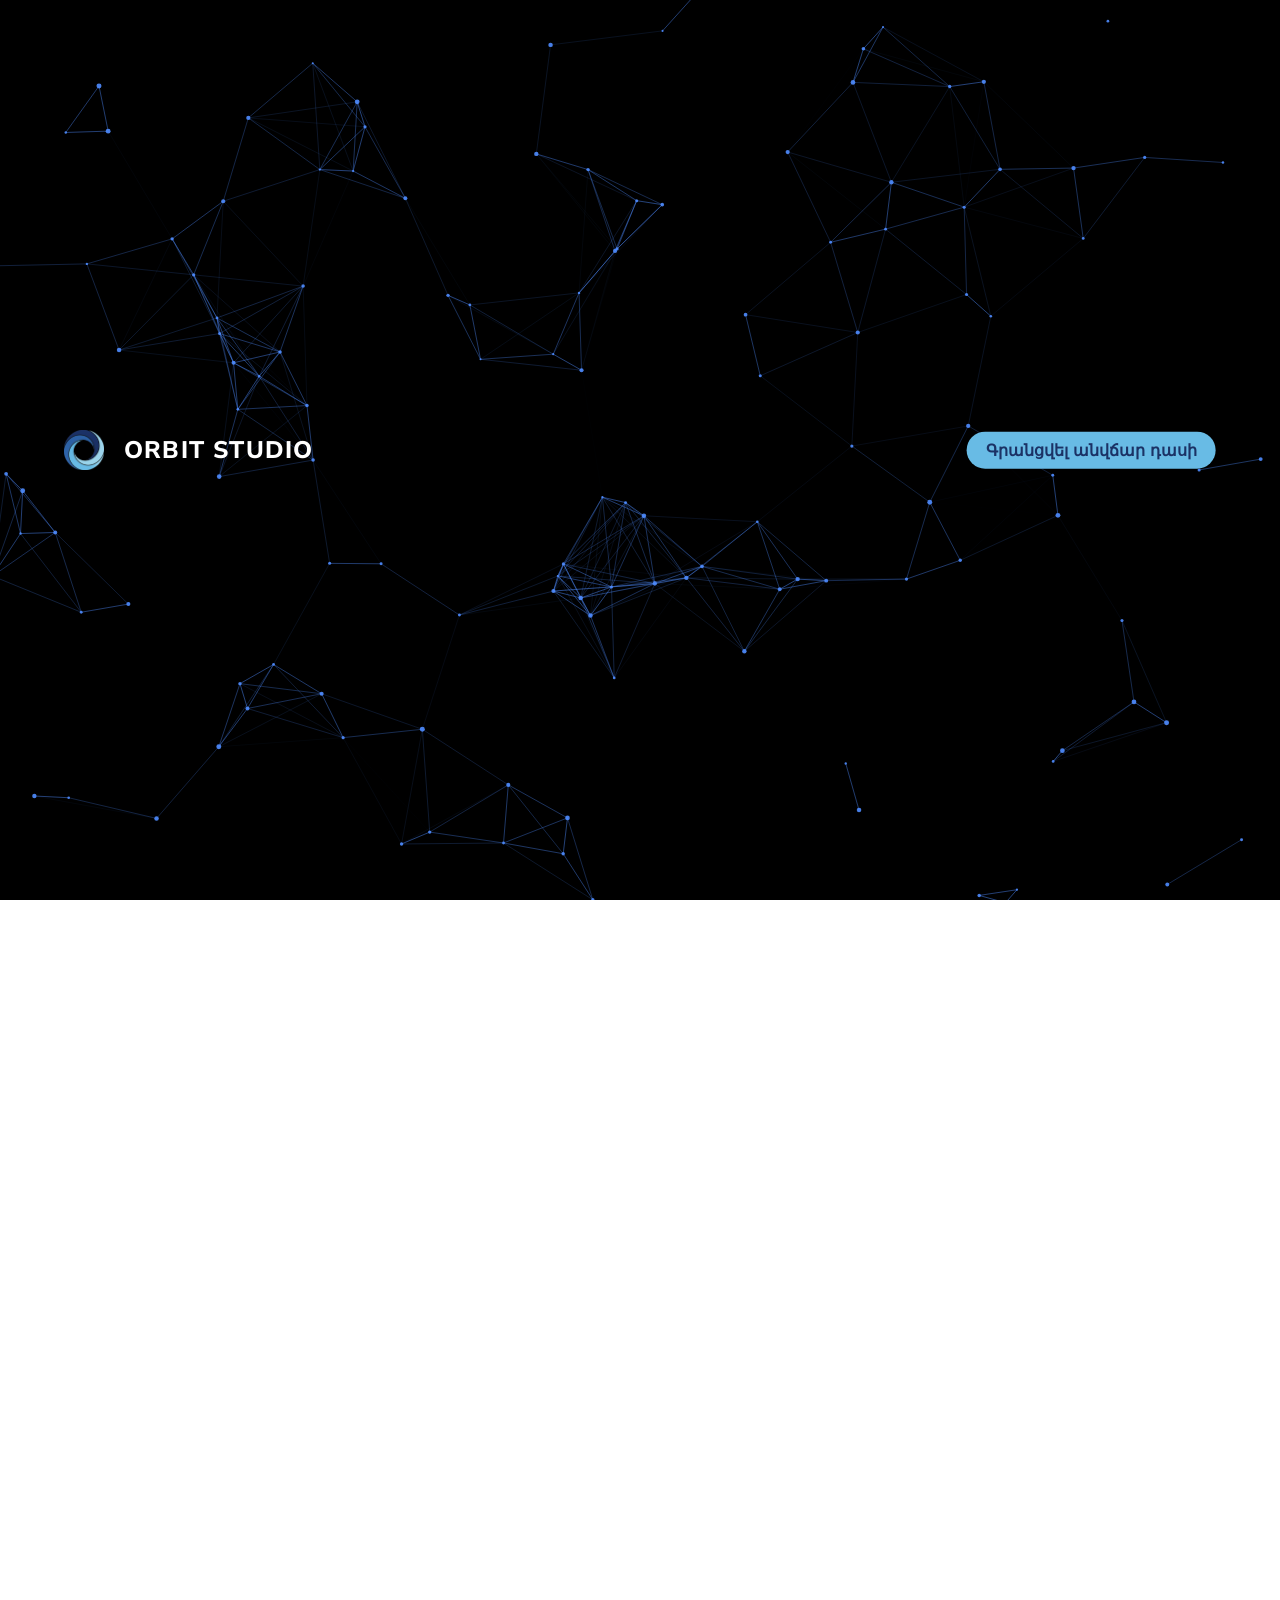
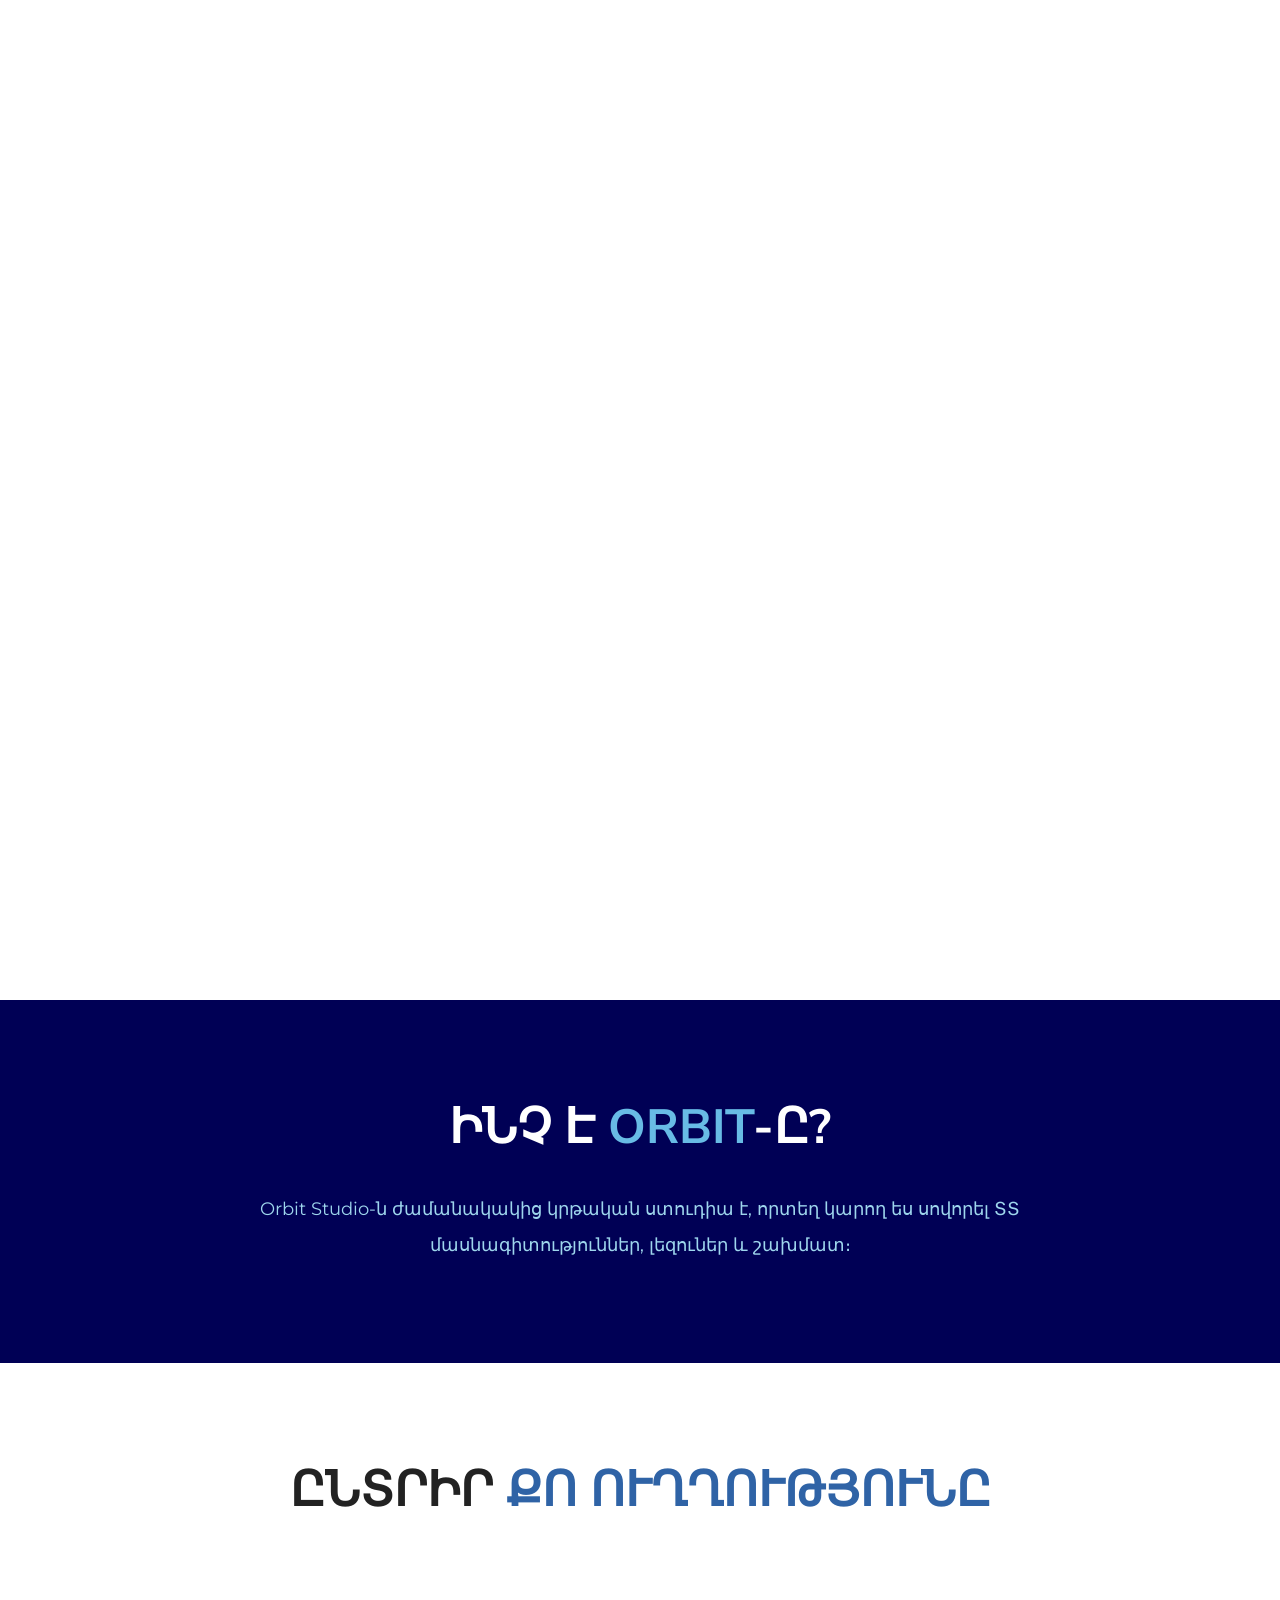
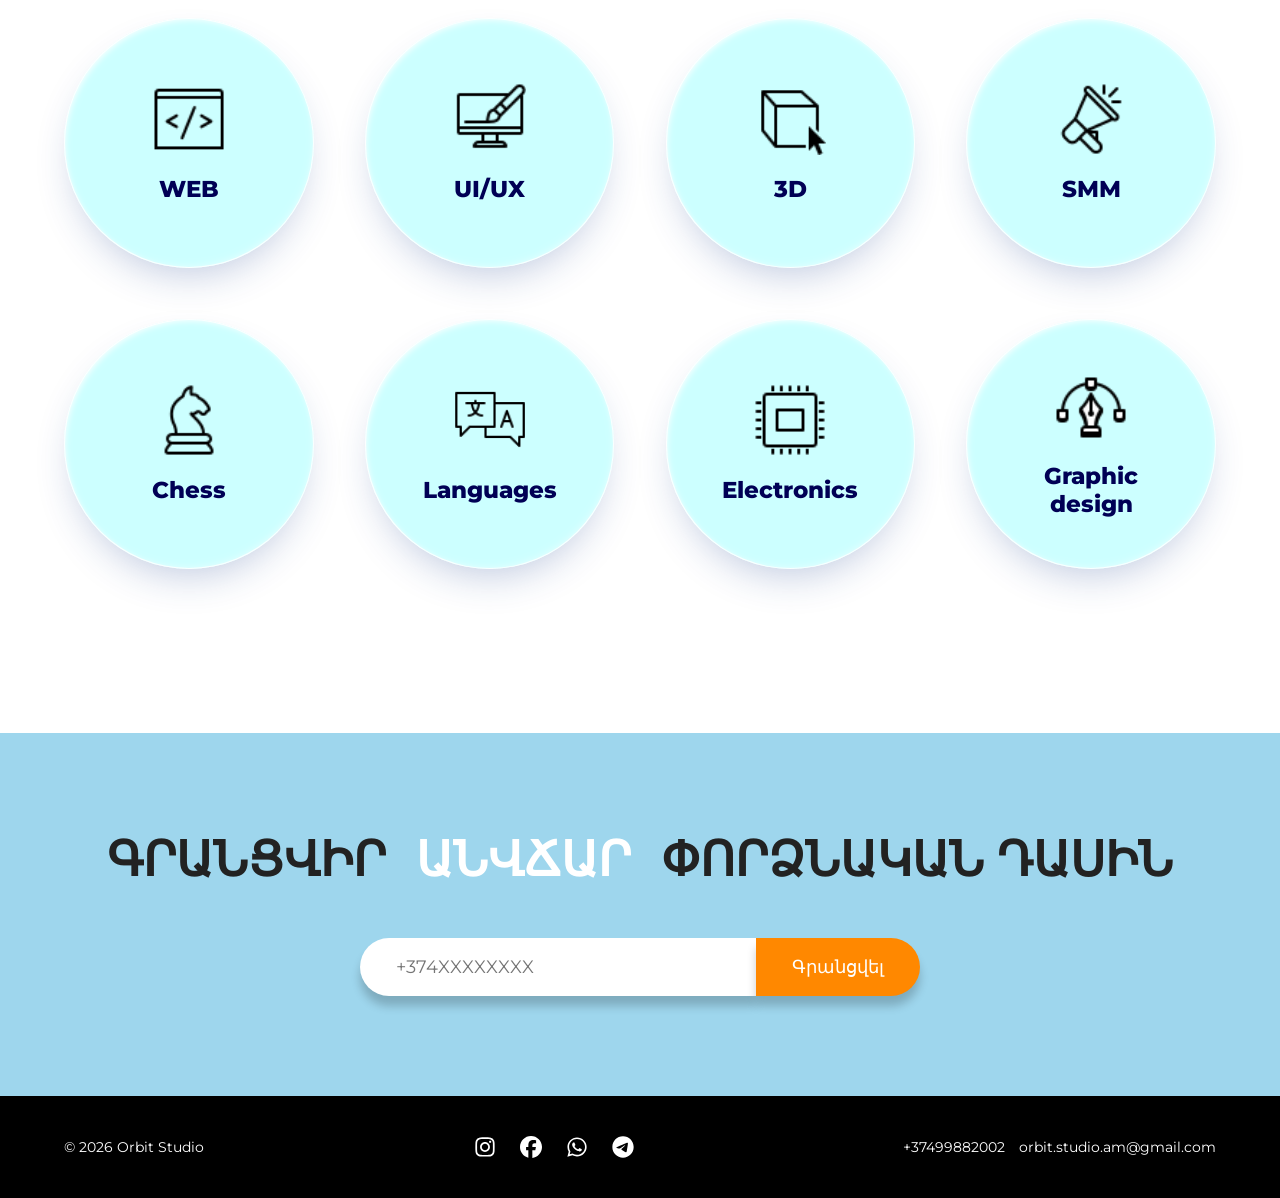
==== index.html @ 8866d262 "V0.2 build" ====
<!doctype html>
<html lang="hy">

<head>
  <meta charset="utf-8">
  <meta name="viewport" content="width=device-width, initial-scale=1">
  <meta name="description" content="Սովորիր վեբ ծրագրավորում, UI/UX դիզայն, 3D, SMM, գրաֆիկական դիզայն, լեզուներ և շախմատ Orbit Studio-ում։ Գրանցվիր անվճար փորձնական դասի։">
  <meta name="robots" content="index,follow">
  <link rel="canonical" href="https://orbit-studio.am/">
  <meta property="og:type" content="website">
  <meta property="og:url" content="https://orbit-studio.am/">
  <meta property="og:title" content="Orbit Studio — դասընթացներ և անվճար փորձնական դաս">
  <meta property="og:description" content="Սովորիր վեբ ծրագրավորում, դիզայն, լեզուներ և այլ ուղղություններ Orbit Studio-ում։ Գրանցվիր անվճար փորձնական դասի։">
  <meta property="og:site_name" content="Orbit Studio">
  <meta property="og:locale" content="hy_AM">
  <meta name="twitter:card" content="summary">
  <meta name="theme-color" content="#000000">
  <title>Orbit Studio — վեբ ծրագրավորում, դիզայն և այլ դասընթացներ</title>
  <link rel="preconnect" href="https://fonts.googleapis.com">
  <link rel="preconnect" href="https://fonts.gstatic.com" crossorigin>
  <link
    href="https://fonts.googleapis.com/css2?family=Montserrat:wght@400;600;700;800&family=Nunito+Sans:opsz,wght@6..12,200;6..12,700;6..12,800&display=swap"
    rel="stylesheet">
  <link rel="stylesheet" href="css/glass.css">
  <link rel="stylesheet" href="./css/style.css">
  <script src="./js/main.js" defer></script>
  <script src="./js/glass.js" defer></script>
</head>

<body>

  <header class="header">
    <canvas id="particles" aria-hidden="true"></canvas>
    <div class="container">
      <div class="header_wrap">
        <div class="header_logo">
          <img src="./img/orbit_logo.svg" alt="" width="40" height="40">
        </div>
        <p class="header_title">Orbit Studio</p>
        <a href="#signup" class="header_button c_button">Գրանցվել<span class="hide-sm"> անվճար դասի</span></a>
      </div>
    </div>
  </header>

  <main>
    <section class="hero">
      <div class="container">
        <div class="hero_wrap">
          <div class="hero_main">
            <p class="c_title">Դու ունես</p>
            <div class="timer" role="timer" aria-label="Մեկնարկին մնացած ժամանակ">
              <div class="unit">
                <span id="days">00</span>
                <small>Օր</small>
              </div>
              <div class="separator" aria-hidden="true">:</div>
              <div class="unit">
                <span id="hours">00</span>
                <small>Ժամ</small>
              </div>
              <div class="separator" aria-hidden="true">:</div>
              <div class="unit">
                <span id="minutes">00</span>
                <small>Րոպե</small>
              </div>
              <div class="separator" aria-hidden="true">:</div>
              <div class="unit">
                <span id="seconds">00</span>
                <small>Վայրկյան</small>
              </div>
            </div>
            <h1 class="c_title c_title--big">WEB <span>INTRO</span></h1>
            <p class="c_title c_title--sm">կուրսին գրանցվելու համար</p>
          </div>

          <div class="hero_info">
            <div class="hero_item">
              <div class="hero_name">Մեկնարկ</div>
              <div class="hero_value">Նոյեմբերի 1</div>
            </div>
            <div class="hero_item">
              <div class="hero_name">Տևողություն</div>
              <div class="hero_value">1 ամիս</div>
            </div>
            <div class="hero_item">
              <div class="hero_name">Տարիք</div>
              <div class="hero_value">12+</div>
            </div>
            <div class="hero_item">
              <div class="hero_name">Արժեք</div>
              <div class="hero_del"><del>59900</del><span class="dram">&#1423;</span></div>
              <div class="hero_value">29900<span class="dram">&#1423;</span></div>
            </div>
            <div class="hero_item hero_item--cta">
              <a href="#signup" class="hero_button c_button">Գրանցվել</a>
            </div>
          </div>
        </div>
      </div>
    </section>

    <section class="about">
      <div class="container">
        <div class="about_wrap">
          <h2 class="about_title c_title dark">Ինչ է <span>Orbit</span>-ը?</h2>
          <p class="about_text">Orbit Studio-ն ժամանակակից կրթական ստուդիա է, որտեղ կարող ես սովորել ՏՏ մասնագիտություններ, լեզուներ և շախմատ։</p>
        </div>
      </div>
    </section>

    <section class="prof">
      <div class="container">
        <div class="prof_wrap">
          <h2 class="prof_title c_title">Ընտրիր <span>քո ուղղությունը</span></h2>
          <ul class="prof_cards">
            <li class="prof_card glass">
              <div class="prof_icon"><img src="./img/icons8-code-50.png" alt="" width="50" height="50" loading="lazy"></div>
              <div class="prof_card_title">WEB</div>
            </li>
            <li class="prof_card glass">
              <div class="prof_icon"><img src="./img/icons8-windows-10-personalization-50.png" alt="" width="50" height="50" loading="lazy"></div>
              <div class="prof_card_title">UI/UX</div>
            </li>
            <li class="prof_card glass">
              <div class="prof_icon"><img src="./img/icons8-3d-object-50.png" alt="" width="50" height="50" loading="lazy"></div>
              <div class="prof_card_title">3D</div>
            </li>
            <li class="prof_card glass">
              <div class="prof_icon"><img src="./img/icons8-marketing-50.png" alt="" width="50" height="50" loading="lazy"></div>
              <div class="prof_card_title">SMM</div>
            </li>
            <li class="prof_card glass">
              <div class="prof_icon"><img src="./img/icons8-knight-50.png" alt="" width="50" height="50" loading="lazy"></div>
              <div class="prof_card_title">Chess</div>
            </li>
            <li class="prof_card glass">
              <div class="prof_icon"><img src="./img/icons8-translate-64.png" alt="" width="64" height="64" loading="lazy"></div>
              <div class="prof_card_title">Languages</div>
            </li>
            <li class="prof_card glass">
              <div class="prof_icon"><img src="./img/icons8-microchip-50.png" alt="" width="50" height="50" loading="lazy"></div>
              <div class="prof_card_title">Electronics</div>
            </li>
            <li class="prof_card glass">
              <div class="prof_icon"><img src="./img/icons8-graphic-design-48.png" alt="" width="48" height="48" loading="lazy"></div>
              <div class="prof_card_title">Graphic <br>design</div>
            </li>
          </ul>
        </div>
      </div>
    </section>

    <section class="cta" id="signup">
      <div class="container">
        <div class="cta_wrap">
          <hgroup class="cta_left">
            <h2 class="cta_title c_title">Գրանցվիր</h2>
            <p class="cta_title c_title"><mark class="cta_mark">Անվճար</mark></p>
            <p class="cta_title c_title">փորձնական դասին</p>
          </hgroup>
          <div class="cta_right">
            <form class="cta_form" action="https://formspree.io/f/mwlvwpwe" method="post">
              <label class="visually-hidden" for="signup-phone">Հեռախոսահամար</label>
              <input class="cta_input" type="tel" name="phone" placeholder="+374XXXXXXXX"
                id="signup-phone"
                autocomplete="tel" inputmode="tel" required
                pattern="\+374[0-9]{8}" title="Մուտքագրեք համարը +374XXXXXXXX ձևաչափով">
              <button class="cta_button c_button" type="submit">Գրանցվել</button>
            </form>
          </div>
        </div>
      </div>
    </section>
  </main>

  <footer class="footer">
    <div class="container">
      <div class="footer_wrap">
        <p class="footer_copy">&copy; <span data-current-year>2026</span> Orbit Studio</p>
        <ul class="footer_media">
          <li class="footer_media_item">
            <a href="https://www.instagram.com/orbit.studio.am/" aria-label="Instagram" target="_blank" rel="noopener noreferrer">
              <svg xmlns="http://www.w3.org/2000/svg" viewBox="0 0 448 512" aria-hidden="true"><path fill="currentColor" d="M224.1 141c-63.6 0-114.9 51.3-114.9 114.9s51.3 114.9 114.9 114.9S339 319.5 339 255.9S287.7 141 224.1 141m0 189.6c-41.1 0-74.7-33.5-74.7-74.7s33.5-74.7 74.7-74.7s74.7 33.5 74.7 74.7s-33.6 74.7-74.7 74.7m146.4-194.3c0 14.9-12 26.8-26.8 26.8c-14.9 0-26.8-12-26.8-26.8s12-26.8 26.8-26.8s26.8 12 26.8 26.8m76.1 27.2c-1.7-35.9-9.9-67.7-36.2-93.9c-26.2-26.2-58-34.4-93.9-36.2c-37-2.1-147.9-2.1-184.9 0c-35.8 1.7-67.6 9.9-93.9 36.1s-34.4 58-36.2 93.9c-2.1 37-2.1 147.9 0 184.9c1.7 35.9 9.9 67.7 36.2 93.9s58 34.4 93.9 36.2c37 2.1 147.9 2.1 184.9 0c35.9-1.7 67.7-9.9 93.9-36.2c26.2-26.2 34.4-58 36.2-93.9c2.1-37 2.1-147.8 0-184.8M398.8 388c-7.8 19.6-22.9 34.7-42.6 42.6c-29.5 11.7-99.5 9-132.1 9s-102.7 2.6-132.1-9c-19.6-7.8-34.7-22.9-42.6-42.6c-11.7-29.5-9-99.5-9-132.1s-2.6-102.7 9-132.1c7.8-19.6 22.9-34.7 42.6-42.6c29.5-11.7 99.5-9 132.1-9s102.7-2.6 132.1 9c19.6 7.8 34.7 22.9 42.6 42.6c11.7 29.5 9 99.5 9 132.1s2.7 102.7-9 132.1"/></svg>
            </a>
          </li>
          <li class="footer_media_item">
            <a href="https://www.facebook.com/profile.php?id=61594542717155&amp;locale=ru_RU" aria-label="Facebook" target="_blank" rel="noopener noreferrer">
              <svg xmlns="http://www.w3.org/2000/svg" viewBox="0 0 512 512" aria-hidden="true"><path fill="currentColor" d="M512 256C512 114.6 397.4 0 256 0S0 114.6 0 256c0 120 82.7 220.8 194.2 248.5V334.2h-52.8V256h52.8v-33.7c0-87.1 39.4-127.5 125-127.5c16.2 0 44.2 3.2 55.7 6.4V172c-6-.6-16.5-1-29.6-1c-42 0-58.2 15.9-58.2 57.2V256h83.6l-14.4 78.2H287v175.9C413.8 494.8 512 386.9 512 256"/></svg>
            </a>
          </li>
          <li class="footer_media_item">
            <a href="https://wa.me/37499882002" aria-label="WhatsApp" target="_blank" rel="noopener noreferrer">
              <svg xmlns="http://www.w3.org/2000/svg" viewBox="0 0 448 512" aria-hidden="true"><path fill="currentColor" d="M380.9 97.1C339 55.1 283.2 32 223.9 32c-122.4 0-222 99.6-222 222c0 39.1 10.2 77.3 29.6 111L0 480l117.7-30.9c32.4 17.7 68.9 27 106.1 27h.1c122.3 0 224.1-99.6 224.1-222c0-59.3-25.2-115-67.1-157m-157 341.6c-33.2 0-65.7-8.9-94-25.7l-6.7-4l-69.8 18.3L72 359.2l-4.4-7c-18.5-29.4-28.2-63.3-28.2-98.2c0-101.7 82.8-184.5 184.6-184.5c49.3 0 95.6 19.2 130.4 54.1s56.2 81.2 56.1 130.5c0 101.8-84.9 184.6-186.6 184.6m101.2-138.2c-5.5-2.8-32.8-16.2-37.9-18c-5.1-1.9-8.8-2.8-12.5 2.8s-14.3 18-17.6 21.8c-3.2 3.7-6.5 4.2-12 1.4c-32.6-16.3-54-29.1-75.5-66c-5.7-9.8 5.7-9.1 16.3-30.3c1.8-3.7.9-6.9-.5-9.7s-12.5-30.1-17.1-41.2c-4.5-10.8-9.1-9.3-12.5-9.5c-3.2-.2-6.9-.2-10.6-.2s-9.7 1.4-14.8 6.9c-5.1 5.6-19.4 19-19.4 46.3s19.9 53.7 22.6 57.4c2.8 3.7 39.1 59.7 94.8 83.8c35.2 15.2 49 16.5 66.6 13.9c10.7-1.6 32.8-13.4 37.4-26.4s4.6-24.1 3.2-26.4c-1.3-2.5-5-3.9-10.5-6.6"/></svg>
            </a>
          </li>
          <li class="footer_media_item">
            <a href="https://t.me/orbit_studio_am" aria-label="Telegram" target="_blank" rel="noopener noreferrer">
              <svg xmlns="http://www.w3.org/2000/svg" viewBox="0 0 496 512" aria-hidden="true"><path fill="currentColor" d="M248 8C111.033 8 0 119.033 0 256s111.033 248 248 248s248-111.033 248-248S384.967 8 248 8m114.952 168.66c-3.732 39.215-19.881 134.378-28.1 178.3c-3.476 18.584-10.322 24.816-16.948 25.425c-14.4 1.326-25.338-9.517-39.287-18.661c-21.827-14.308-34.158-23.215-55.346-37.177c-24.485-16.135-8.612-25 5.342-39.5c3.652-3.793 67.107-61.51 68.335-66.746c.153-.655.3-3.1-1.154-4.384s-3.59-.849-5.135-.5q-3.283.746-104.608 69.142q-14.845 10.194-26.894 9.934c-8.855-.191-25.888-5.006-38.551-9.123c-15.531-5.048-27.875-7.717-26.8-16.291q.84-6.7 18.45-13.7q108.446-47.248 144.628-62.3c68.872-28.647 83.183-33.623 92.511-33.789c2.052-.034 6.639.474 9.61 2.885a10.45 10.45 0 0 1 3.53 6.716a43.8 43.8 0 0 1 .417 9.769"/></svg>
            </a>
          </li>
        </ul>
        <address class="footer_contacts">
          <a class="footer_item" href="tel:+37499882002">+37499882002</a>
          <a class="footer_item" href="mailto:orbit.studio.am@gmail.com">orbit.studio.am@gmail.com</a>
        </address>
      </div>
    </div>
  </footer>
</body>
</html>
---- css/glass.css ----
.glass{
  --glass-radius:32px;                 
  --glass-bezel:50;                    
  --glass-depth:2;                     
  --glass-tint:rgba(255,255,255,.06);  
  --glass-shadow:rgba(27,63,143,.30);

  isolation:isolate;
  /* background:var(--glass-tint); */
  /* без JS/Chromium: чистое стекло, только лёгкая насыщенность */
  -webkit-backdrop-filter:saturate(140%);
  backdrop-filter:saturate(140%);

  /* тонкая яркая кромка + внутренний свет по краю + мягкая тень снаружи */
  box-shadow:
    inset 0 0 0 1px rgba(255,255,255,.85),
    inset 2px 3px 6px -1px rgba(255,255,255,.9),
    inset -2px -3px 6px -1px rgba(255,255,255,.35),
    0 18px 40px -14px var(--glass-shadow);
}
.glass--round{--glass-radius:999px}
.glass--strong{--glass-depth:1.6;--glass-bezel:30}

@media (prefers-reduced-transparency:reduce){
  .glass{backdrop-filter:none;-webkit-backdrop-filter:none;background:rgba(255,255,255,.92)}
}
---- css/style.css ----
/* ==========================================================================
   Orbit Studio — style.css
   Mobile-first-ish: базовые стили = «конечное» состояние без scroll-анимаций.
   Scroll-driven анимации включаются только там, где браузер их умеет
   и пользователь не просил reduced motion (см. блок @supports ниже).
   ========================================================================== */

:root {
    /* Colors */
    --color-main-1: #1b3265;
    --color-main-2: #2f63a6;
    --color-main-3: #68bbe5;
    --color-main-4: #9ed6ed;
    --color-accent: #f80;
    --color-black: #000;
    --color-gray-1: #222;
    --color-gray-2: #444;
    --color-gray-3: #666;
    --color-gray-4: #888;
    --color-gray-5: #aaa;
    --color-gray-6: #ccc;
    --color-gray-7: #eee;
    --color-white: #fff;
    /* Font Families */
    --font-main: "Montserrat", sans-serif;
    --font-sec: "Nunito Sans", sans-serif;
    /* Font Sizes */
    --font-size-3: 12px;
    --font-size-4: 14px;
    --font-size-5: 16px;
    --font-size-6: 18px;
    --font-size-10: 36px;
    --font-size-12: 48px;
    /* Radiuses */
    --r-1: 4px;
    --r-2: 8px;
    --r-3: 12px;
    --r-4: 16px;
    --r-5: 24px;
    --r-6: 36px;
    --r-full: 9999px;

    /* Layout */
    --header-h: 80px;
    --logo-h: 40px;
    --title-end: 24px;
    --title-left: 60px;
    --title-start: clamp(28px, 8.5vw, 100px);
    --section-py: clamp(48px, 8vw, 100px);
    --info-pad: clamp(20px, 4vw, 72px);

    /* Картинки (вынесены сюда, чтобы легко заменить на свои файлы) */
    --hero-img: url(https://encrypted-tbn0.gstatic.com/images?q=tbn:ANd9GcQeRuGNMZF6EduUJNLV6CBNpNW1lLc2Ld8TtgfpWCJjEiuCyYTHSbBfOTA&s=10);
    --prof-img: url(https://t4.ftcdn.net/jpg/06/39/79/05/360_F_639790579_qFh9Xe2xyqLbIH8MqbDImDuqrsUwQ9qm.jpg);
}

@media (max-width: 767px) {
    :root {
        --header-h: 64px;
        --logo-h: 30px;
        --title-end: 16px;
        --title-left: 44px;
    }
}

/* ---------- Reset ---------- */

*,
*::after,
*::before {
    box-sizing: border-box;
    margin: 0;
    padding: 0;
}

html {
    -webkit-text-size-adjust: 100%;
    text-size-adjust: 100%;
    scroll-padding-top: var(--header-h);
}

@media (prefers-reduced-motion: no-preference) {
    html {
        scroll-behavior: smooth;
    }
}

body {
    min-height: 100vh;
    min-height: 100svh;
    font-family: var(--font-main);
    color: var(--color-gray-1);
    overflow-x: clip;
}

img,
svg {
    display: block;
    max-width: 100%;
}

a {
    display: block;
    text-decoration: none;
    color: inherit;
}

ul,
ol {
    list-style: none;
}

button {
    display: block;
    background: none;
    border: 1px solid #000;
    color: inherit;
    font-family: inherit;
    cursor: pointer;
}

input,
textarea {
    background: none;
    color: inherit;
    font-family: inherit;
}

h1,
h2,
h3,
h4,
h5,
h6 {
    font-weight: normal;
    font-size: 1rem;
}

section {
    padding: var(--section-py) 0;
}

p {
    line-height: 1.6;
}

mark {
    background: var(--color-accent);
    padding: 0 0.5em;
}

:focus-visible {
    outline: 3px solid var(--color-accent);
    outline-offset: 3px;
}

.container {
    width: 90%;
    margin: 0 auto;
    max-width: 1600px;
}

.visually-hidden {
    position: absolute;
    width: 1px;
    height: 1px;
    padding: 0;
    margin: -1px;
    overflow: hidden;
    clip: rect(0, 0, 0, 0);
    white-space: nowrap;
    border: 0;
}

/* ---------- Common ---------- */

.c_button {
    background: var(--color-accent);
    display: inline-block;
    color: var(--color-white);
    padding: 0.6em 1.5em;
    border: none;
    font-size: clamp(15px, 4vw, var(--font-size-6));
    border-radius: var(--r-full);
    text-align: center;
    transition: filter 0.3s, transform 0.3s;
}

@media (hover: hover) {
    .c_button:hover {
        filter: brightness(1.1);
        transform: translateY(-2px);
    }
}

.c_title {
    font-size: clamp(26px, 5vw, var(--font-size-12));
    font-weight: 700;
    font-family: var(--font-sec);
    text-transform: uppercase;
    line-height: 1.15;
}

.c_title.dark {
    color: var(--color-white);
}

.c_title > span {
    color: var(--color-main-2);
}

.c_title.dark > span {
    color: var(--color-main-3);
}

.c_title--sm {
    font-size: clamp(14px, 3.5vw, 24px);
}

.c_title--big {
    font-size: clamp(36px, 11.5vw, 120px);
    line-height: 1;
}

@media (min-width: 1024px) {
    .c_title--big {
        font-size: clamp(48px, 5.5vw, 120px);
    }
}

@media (max-width: 767px) {
    .hide-sm {
        display: none;
    }
}

/* ---------- Header (базовое состояние = уже «сжатая» шапка) ---------- */

.header {
    position: sticky;
    top: 0;
    z-index: 100;
    width: 100%;
    height: var(--header-h);
    background: #000;
}
.header canvas {
    position: absolute;
    inset: 0;
    width: 100%;
    height: 100%;
    display: block;
  }

.header .container,
.header_wrap {
    height: 100%;
}

.header_wrap {
    position: relative;
    text-align: center;
}

.header_logo {
    position: absolute;
    left: 0;
    top: 50%;
    translate: 0 -50%;
    height: var(--logo-h);
}

.header_logo > img {
    width: auto;
    height: 100%;
    object-fit: contain;
    object-position: center;
}

.header_title {
    position: absolute;
    top: 50%;
    left: var(--title-left);
    translate: 0 -50%;
    font-size: var(--title-end);
    font-weight: 800;
    font-family: var(--font-sec);
    color: var(--color-white);
    text-transform: uppercase;
    letter-spacing: 0.05em;
    line-height: 1;
    white-space: nowrap;
}

.header_button {
    position: absolute;
    top: 50%;
    left: 100%;
    translate: -100% -50%;
    white-space: nowrap;
    background: var(--color-main-3);
    color: var(--color-main-1);
    font-weight: 700;
    font-size: clamp(12px, 3.4vw, 16px);
    padding: 0.55em 1.2em;
}

/* ---------- Hero (базовое состояние = обычная статичная секция) ---------- */

.hero {
    padding: 0;
    background: var(--color-white);
}
.hero_wrap {
    display: grid;
    grid-template-columns: 1fr 1fr;
    min-height: calc(100vh - var(--header-h));
    min-height: calc(100svh - var(--header-h));
}

.hero_main {
    display: flex;
    flex-direction: column;
    justify-content: center;
    gap: 16px;
    background: var(--color-main-4);
    padding: 48px clamp(16px, 5vw, 100px);
}

.hero_info {
    display: flex;
    flex-direction: column;
    justify-content: space-evenly;
    gap: 32px;
    background: #000;
    padding: 48px var(--info-pad);
}

.hero_item {
    display: flex;
    flex-direction: column;
    align-items: flex-start;
    gap: 0.5em;
}

.hero_name {
    text-transform: uppercase;
    font-size: var(--font-size-3);
    color: var(--color-main-4);
    letter-spacing: 2px;
}

.hero_value {
    color: var(--color-white);
    text-transform: uppercase;
    font-size: clamp(22px, 3vw, var(--font-size-10));
    font-weight: 200;
}

.hero_del {
    color: var(--color-accent);
}

.dram {
    font-size: 0.5em;
    padding: 0 0.2em;
}

/* Таймер */

.timer {
    display: flex;
    align-items: center;
    justify-content: center;
    gap: clamp(8px, 1.6vw, 32px);
    margin: clamp(12px, 3vw, 48px) 0;
}

.unit {
    display: flex;
    flex-direction: column;
    gap: 8px;
    min-width: 0;
}

.unit span {
    font-size: clamp(30px, 9vw, 64px);
    font-weight: 300;
    letter-spacing: -0.04em;
    font-variant-numeric: tabular-nums;
    line-height: 1;
}

@media (min-width: 1024px) {
    .unit span {
        font-size: clamp(32px, 3.4vw, 72px);
    }
}

.unit small {
    color: var(--color-main-1);
    font-size: 10px;
    font-weight: 600;
    letter-spacing: 2px;
    text-transform: uppercase;
}

.separator {
    align-self: flex-start;
    color: var(--color-main-1);
    font-size: clamp(24px, 5vw, 48px);
    line-height: 1;
}

/* Планшет и телефон: колонка */
@media (max-width: 1199px) {
    .hero_wrap {
        grid-template-columns: 1fr;
        min-height: 0;
    }

    .hero_info {
        display: grid;
        grid-template-columns: 1fr 1fr;
        gap: 24px 16px;
        padding: 32px 20px;
    }

    .hero_item--cta {
        grid-column: 1 / -1;
    }
}

/* ---------- About ---------- */

.about {
    backdrop-filter: blur(3px);
    background: #005;
}

.about_wrap {
    display: flex;
    justify-content: center;
    align-items: center;
    flex-direction: column;
    gap: clamp(20px, 4vw, 36px);
    text-align: center;
}

.about_text {
    max-width: 800px;
    line-height: 2;
    color: var(--color-main-4);
    font-size: clamp(15px, 2vw, 18px);
}

/* ---------- Directions ---------- */

@media (min-width: 1024px) {
    .prof {
        background-attachment: fixed;
    }
}

.prof_wrap {
    display: flex;
    flex-direction: column;
    justify-content: center;
    align-items: center;
    gap: clamp(20px, 4vw, 36px);
    text-align: center;
}

.prof_cards {
    width: 100%;
    display: grid;
    grid-template-columns: repeat(2, 1fr);
    gap: clamp(24px, 4vw, 100px);
    place-items: center;
    padding: clamp(24px, 5vw, 100px) 0;
}

@media (min-width: 900px) {
    .prof_cards {
        grid-template-columns: repeat(4, 1fr);
    }
}

.prof_card {
    width: 100%;
    max-width: 280px;
    border-radius: var(--r-full);
    aspect-ratio: 1 / 1;
    display: flex;
    justify-content: center;
    align-items: center;
    flex-direction: column;
    gap: clamp(8px, 2vw, 20px);
    text-align: center;
    font-size: clamp(14px, 4vw, 24px);
    font-weight: 800;
    color: #005;
    padding: 8px;
    background: #0ff3;
}

@media (min-width: 900px) {
    .prof_card {
        max-width: 400px;
        font-size: clamp(16px, 1.8vw, 24px);
    }
}

.prof_icon {
    width: clamp(40px, 8vw, 72px);
}

.prof_icon img {
    width: 100%;
    height: 100%;
    object-fit: contain;
    object-position: center;
}

/* ---------- CTA ---------- */

.cta {
    background: var(--color-main-4);
}

.cta_wrap {
    display: flex;
    justify-content: space-between;
    align-items: center;
    flex-direction: column;
    gap: clamp(24px, 5vw, 50px);
}

.cta_left {
    display: flex;
    flex-wrap: wrap;
    justify-content: center;
    text-align: center;
    gap: 0 0.4em;
}

.cta_mark {
    color: var(--color-white);
    border-radius: var(--r-full);
    background: none;
}

.cta_right {
    width: 100%;
}

.cta_form {
    display: flex;
    justify-content: center;
    width: min(100%, 560px);
    margin-inline: auto;
}

.cta_input {
    flex: 1;
    min-width: 0;
    border-radius: var(--r-full) 0 0 var(--r-full);
    border: none;
    box-shadow: 0 10px 10px #0003;
    background: var(--color-white);
    padding: 1em clamp(1em, 3vw, 2em);
    font-size: var(--font-size-6); /* ≥16px, чтобы iOS не зумил поле */
}

.cta_button {
    flex: none;
    background: var(--color-accent);
    box-shadow: 0 10px 10px #0003;
    border-radius: 0 var(--r-full) var(--r-full) 0;
    padding: 0 clamp(1em, 3vw, 2em);
}

/* ---------- Footer ---------- */

.footer {
    background: var(--color-black);
    padding: 30px 0;
    color: var(--color-white);
}

.footer_wrap {
    display: flex;
    justify-content: space-between;
    align-items: center;
    flex-wrap: wrap;
    gap: 16px 32px;
}

.footer_copy {
    font-size: var(--font-size-4);
}

.footer_media {
    display: flex;
    justify-content: center;
    align-items: center;
    gap: 0.25em;
}

.footer_media_item a {
    padding: 10px;
    border-radius: var(--r-full);
    transition: color 0.2s, background-color 0.2s;
}

.footer_media_item a:hover {
    color: var(--color-main-4);
    background-color: #fff2;
}

.footer_media_item svg {
    width: 22px;
    height: 22px;
}

.footer_contacts {
    display: flex;
    justify-content: center;
    align-items: center;
    gap: 1em;
    font-style: normal;
    font-size: var(--font-size-4);
}

@media (max-width: 767px) {
    .footer_wrap {
        flex-direction: column;
        text-align: center;
    }

    .footer_contacts {
        flex-direction: column;
        gap: 0.5em;
    }
}

/* ==========================================================================
   Scroll-driven анимации (только если поддерживаются и нет reduced-motion)
   Иначе страница остаётся обычной: липкая шапка + статичный hero.
   ========================================================================== */

@supports (animation-timeline: scroll()) {
    @media (prefers-reduced-motion: no-preference) {

        body {
            padding-top: 100vh;
            padding-top: 100svh;
        }

        /* --- Header: из полноэкранного в 80px --- */
        .header {
            position: fixed;
            top: 0;
            left: 0;
            height: 100vh;
            height: 100svh;
            background: #000;
            animation: header linear both;
            animation-timeline: scroll(root);
            animation-range: 0svh 100svh;
        }

        @keyframes header {
            from {
                height: 100svh;
            }
            to {
                height: var(--header-h);
            }
        }

        .header_title {
            animation: title linear both;
            animation-timeline: scroll(root);
            animation-range: 0svh 100svh;
        }

        @keyframes title {
            from,
            50% {
                font-size: var(--title-start);
                translate: -50% -100%;
                left: 50%;
            }
            to {
                font-size: var(--title-end);
                translate: 0 -50%;
                left: var(--title-left);
            }
        }

        .header_logo {
            animation: logo linear both;
            animation-timeline: scroll(root);
            animation-range: 0svh 100svh;
        }

        @keyframes logo {
            from,
            95% {
                opacity: 0;
            }
            to {
                opacity: 1;
            }
        }

        .header_button {
            animation: button linear both;
            animation-timeline: scroll(root);
            animation-range: 0svh 100svh;
        }

        @keyframes button {
            from,
            50% {
                top: 60%;
                left: 50%;
                translate: -50% -50%;
            }
            to {
                top: 50%;
                left: 100%;
                translate: -100% -50%;
            }
        }

        /* --- Hero: sticky-сцена на 900svh --- */
        .hero {
            height: 900vh;
            height: 900svh;
        }

        .hero .container,
        .hero_wrap {
            height: 100%;
        }

        .hero_wrap {
            --hero-main-h: 46svh;
            display: flex;
            justify-content: space-between;
            position: relative;
            min-height: 0;
        }

        .hero_main {
            flex: 1 1 0;
            min-width: 0;
            align-self: flex-start;
            position: sticky;
            top: var(--header-h);
            height: calc(100vh - var(--header-h));
            height: calc(100svh - var(--header-h));
            padding: 0 clamp(16px, 5vw, 100px);
            opacity: 0;
            animation: hero linear both;
            animation-timeline: scroll(root);
            animation-range: 100svh 200svh;
        }

        @keyframes hero {
            from {
                opacity: 0;
            }
            to {
                opacity: 1;
            }
        }

        .hero_info {
            flex: 0 1 0;
            min-width: 0;
            align-self: flex-start;
            position: sticky;
            top: var(--header-h);
            height: calc(100vh - var(--header-h));
            height: calc(100svh - var(--header-h));
            padding: 0;
            overflow: hidden;
            animation: info linear both;
            animation-timeline: scroll(root);
            animation-range: 200svh 300svh;
        }

        @keyframes info {
            from {
                flex-grow: 0;
                padding: 0;
            }
            50% {
                padding: var(--info-pad);
            }
            to {
                flex-grow: 1;
                padding: var(--info-pad);
            }
        }

        .hero_item {
            opacity: 0;
            width: 0;
            animation-name: show;
            animation-timing-function: linear;
            animation-fill-mode: both;
            animation-timeline: scroll(root);
        }

        .hero_item:nth-child(1) { animation-range: 300svh 400svh; }
        .hero_item:nth-child(2) { animation-range: 400svh 500svh; }
        .hero_item:nth-child(3) { animation-range: 500svh 600svh; }
        .hero_item:nth-child(4) { animation-range: 600svh 700svh; }
        .hero_item:nth-child(5) { animation-range: 700svh 800svh; }

        @keyframes show {
            from {
                opacity: 0;
                width: 0;
            }
            10% {
                width: 100%;
            }
            to {
                opacity: 1;
                width: 100%;
            }
        }

        /* Планшет и телефон: main сверху, info снизу, оба липкие */
        @media (max-width: 1023px) {
            .hero_wrap {
                flex-direction: column;
                justify-content: flex-start;
            }

            .hero_main {
                flex: none;
                width: 100%;
                height: var(--hero-main-h);
                gap: 10px;
            }

            .hero_info {
                flex: none;
                width: 100%;
                top: calc(var(--header-h) + var(--hero-main-h));
                height: calc(100vh - var(--header-h) - var(--hero-main-h));
                height: calc(100svh - var(--header-h) - var(--hero-main-h));
                padding: 16px 20px;
                align-content: center;
                animation-name: info-m;
            }

            .hero_item {
                width: 100%;
                animation-name: show-m;
            }

            @keyframes info-m {
                from {
                    opacity: 0;
                }
                to {
                    opacity: 1;
                }
            }

            @keyframes show-m {
                from {
                    opacity: 0;
                    translate: 0 16px;
                }
                to {
                    opacity: 1;
                    translate: 0 0;
                }
            }

            .hero_item--cta .c_button {
                width: 100%;
            }
        }
    }
}

/* Keep the mobile and tablet layout in normal document flow. */
@media (max-width: 1199px) {
    body {
        padding-top: 0;
    }

    .header {
        position: sticky;
        height: var(--header-h);
    }

    .header_logo,
    .header_title,
    .header_button {
        animation: none;
        opacity: 1;
    }

    .header_title {
        top: 50%;
        left: var(--title-left);
        translate: 0 -50%;
        font-size: var(--title-end);
    }

    .header_button {
        top: 50%;
        left: 100%;
        translate: -100% -50%;
    }

    .hero {
        height: auto;
    }

    .hero .container,
    .hero_wrap {
        height: auto;
    }

    .hero_wrap {
        display: grid;
        flex-direction: initial;
    }

    .hero_main,
    .hero_info {
        position: static;
        animation: none;
        opacity: 1;
    }

    .hero_main {
        width: 100%;
        height: auto;
    }

    .hero_info {
        width: 100%;
    }

    .hero_item {
        width: auto;
        animation: none;
        opacity: 1;
    }
}

@media (max-width: 767px) {
    .cta_form {
        flex-direction: column;
        gap: 12px;
    }

    .cta_input,
    .cta_button {
        width: 100%;
        min-height: 52px;
        border-radius: var(--r-full);
    }

    .footer_contacts,
    .footer_item {
        overflow-wrap: anywhere;
    }
}
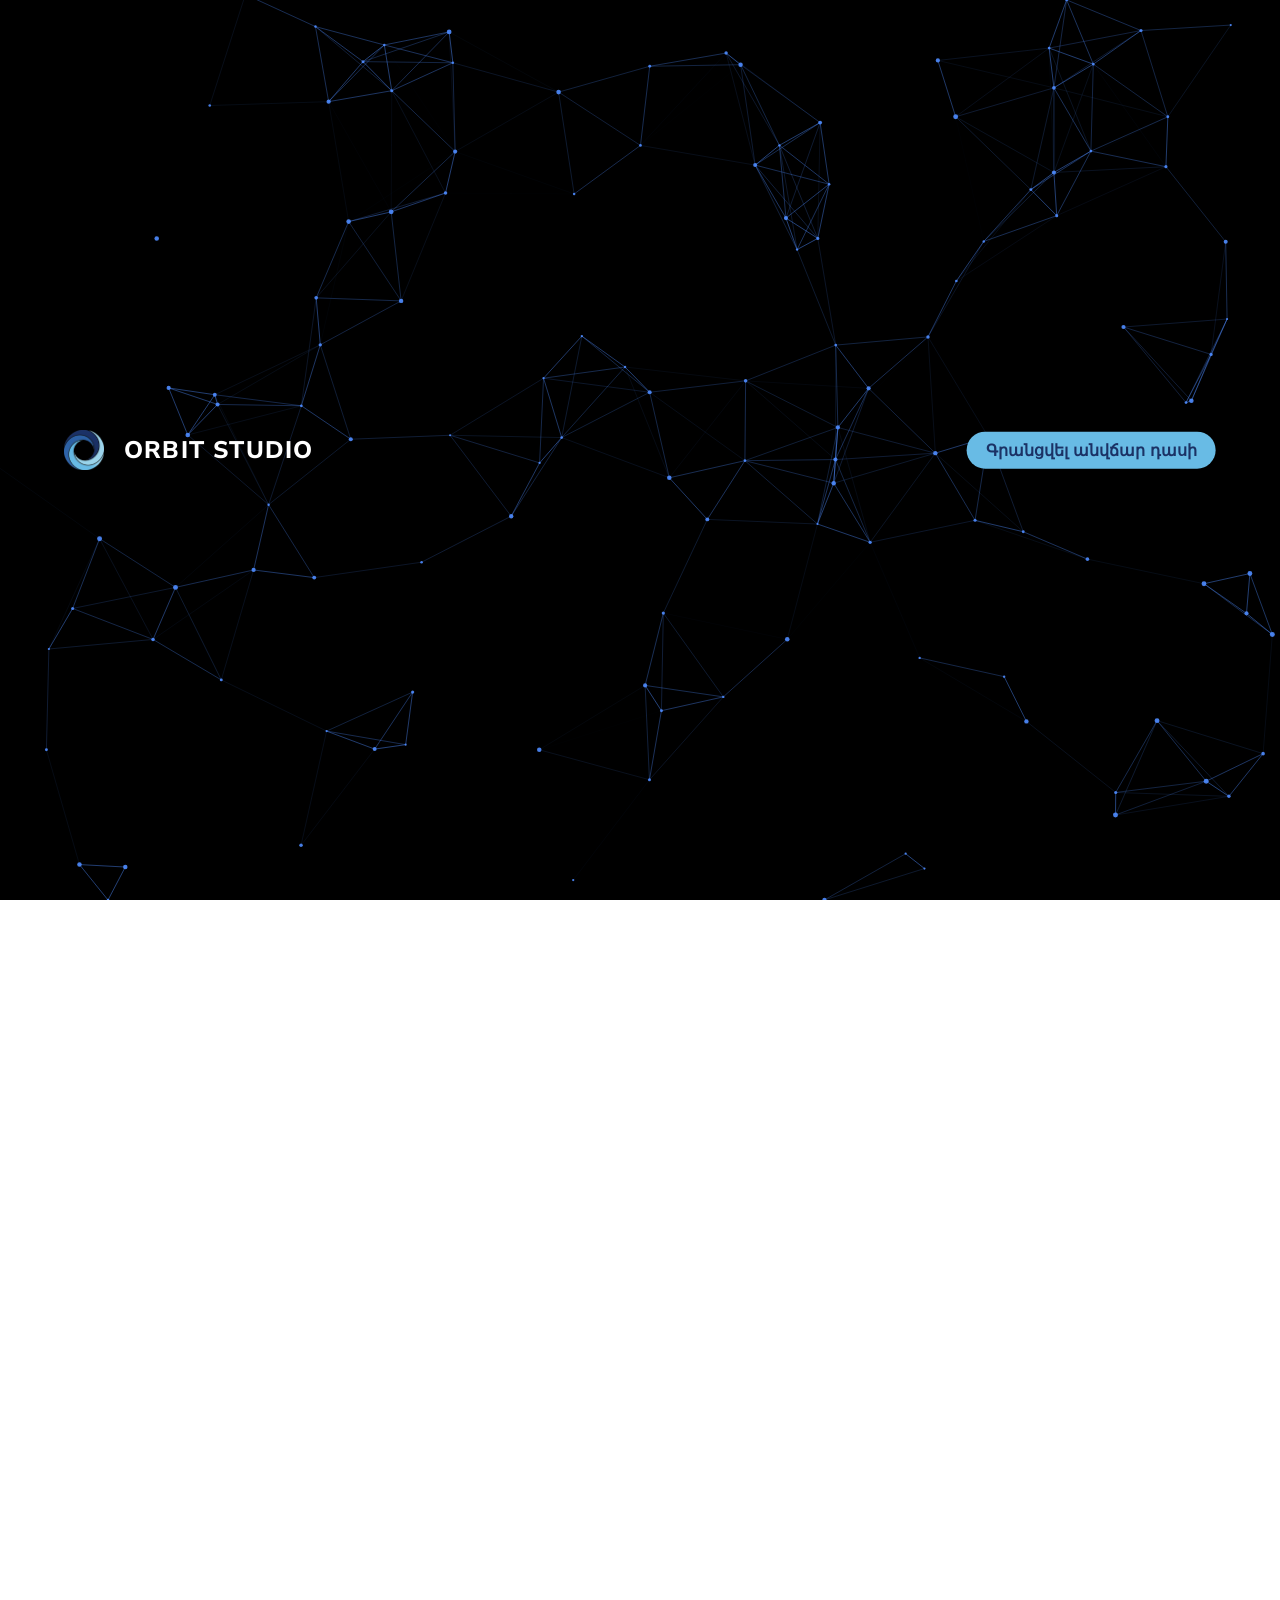
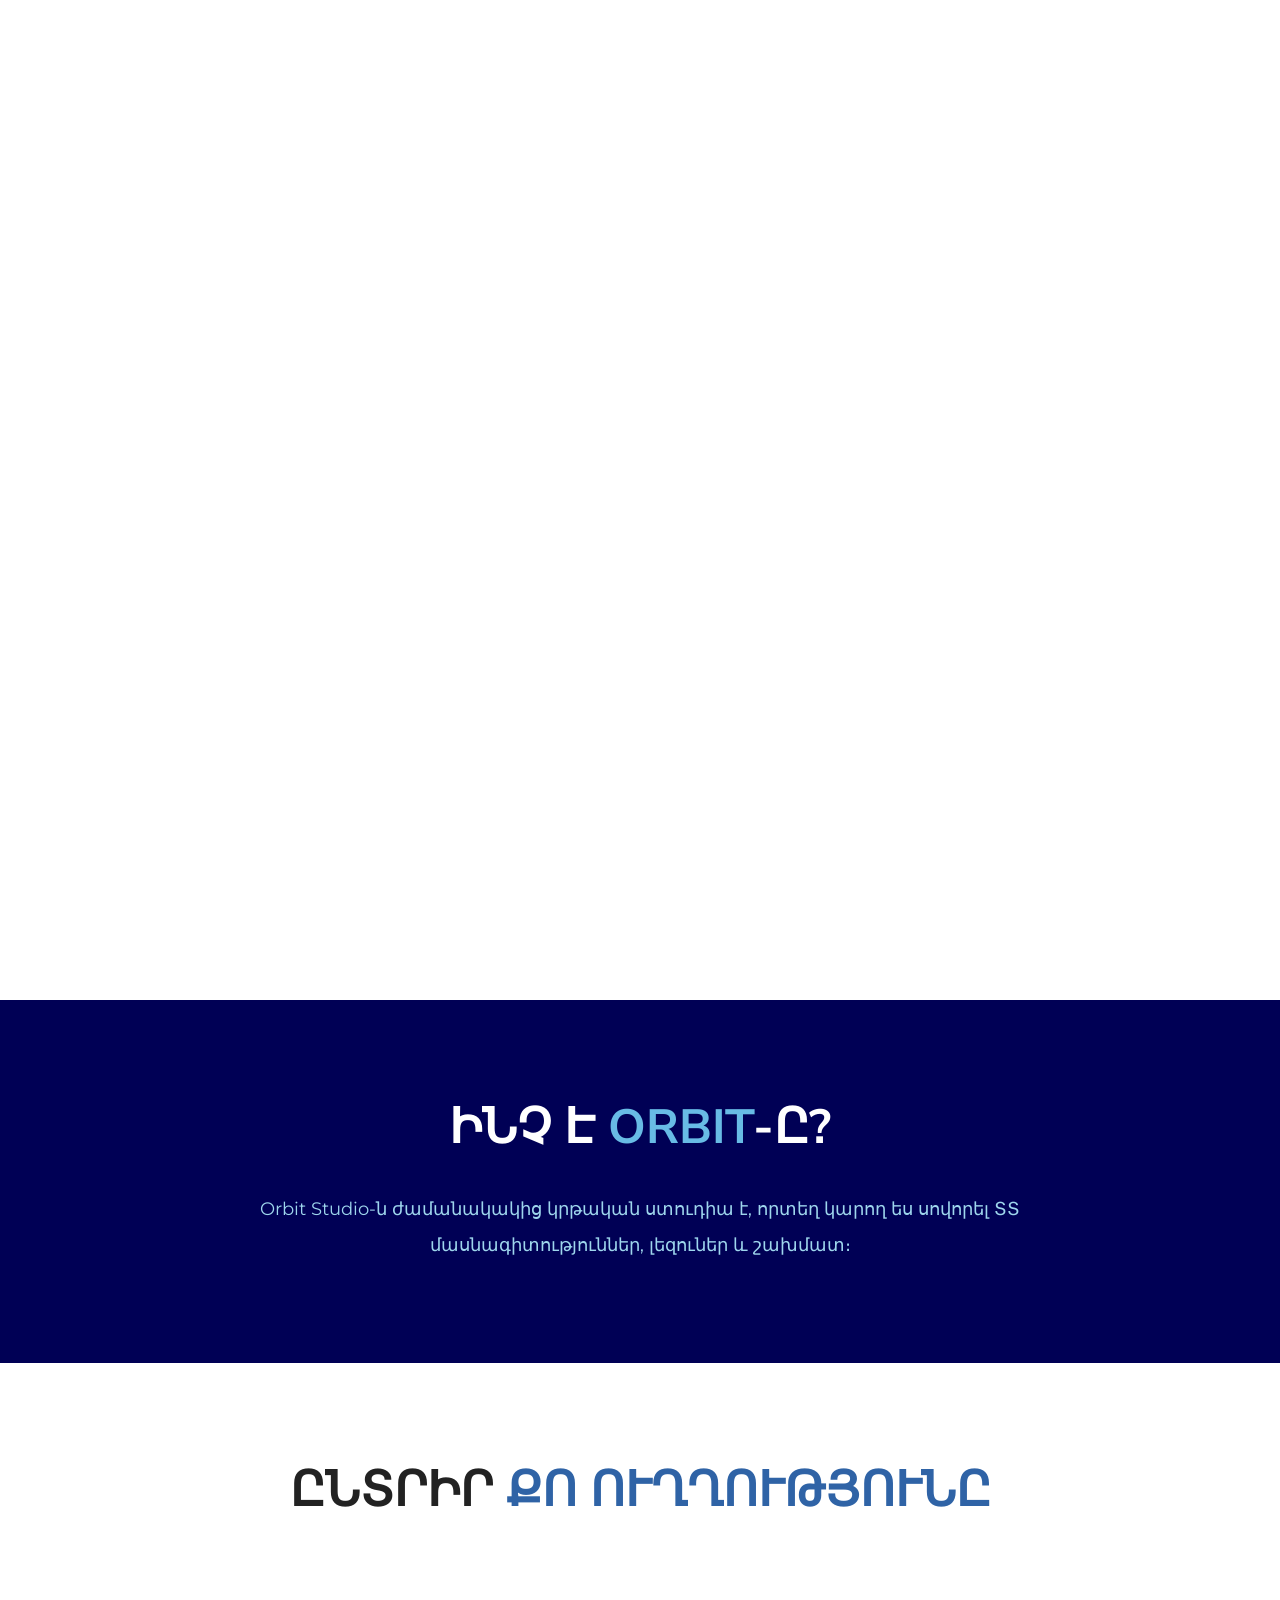
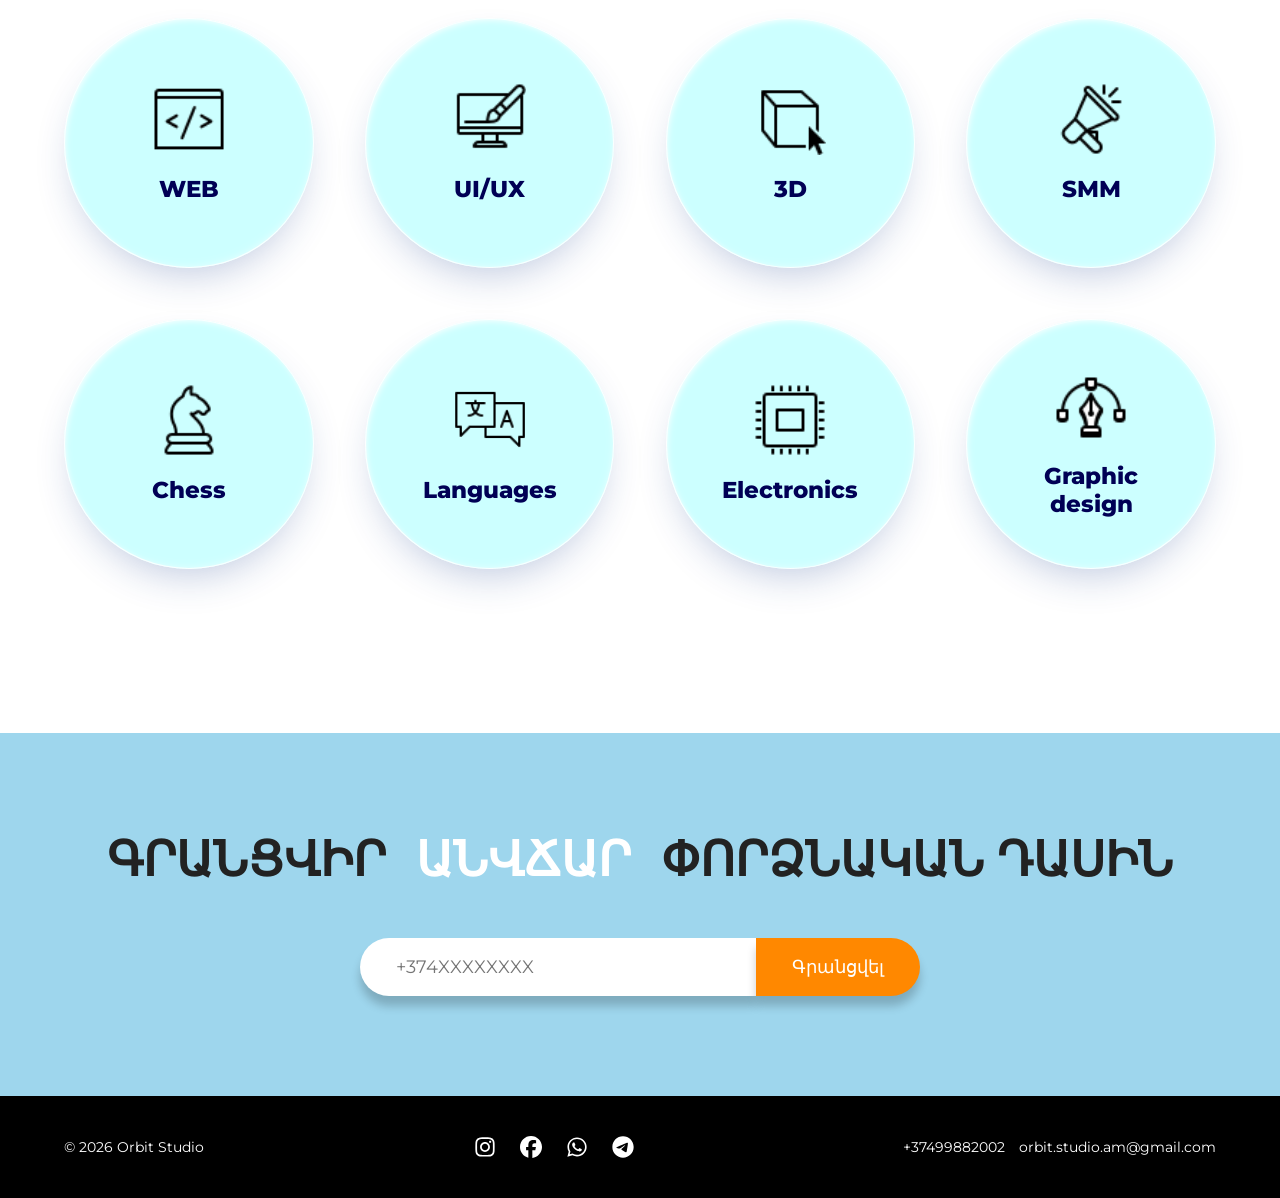
==== commit af90a69b: "V0.2 build" ====
--- a/index.html
+++ b/index.html
@@ -21,7 +21,7 @@
   <link
     href="https://fonts.googleapis.com/css2?family=Montserrat:wght@400;600;700;800&family=Nunito+Sans:opsz,wght@6..12,200;6..12,700;6..12,800&display=swap"
     rel="stylesheet">
-  <link rel="stylesheet" href="css/glass.css">
+  <link rel="stylesheet" href="./css/glass.css">
   <link rel="stylesheet" href="./css/style.css">
   <script src="./js/main.js" defer></script>
   <script src="./js/glass.js" defer></script>
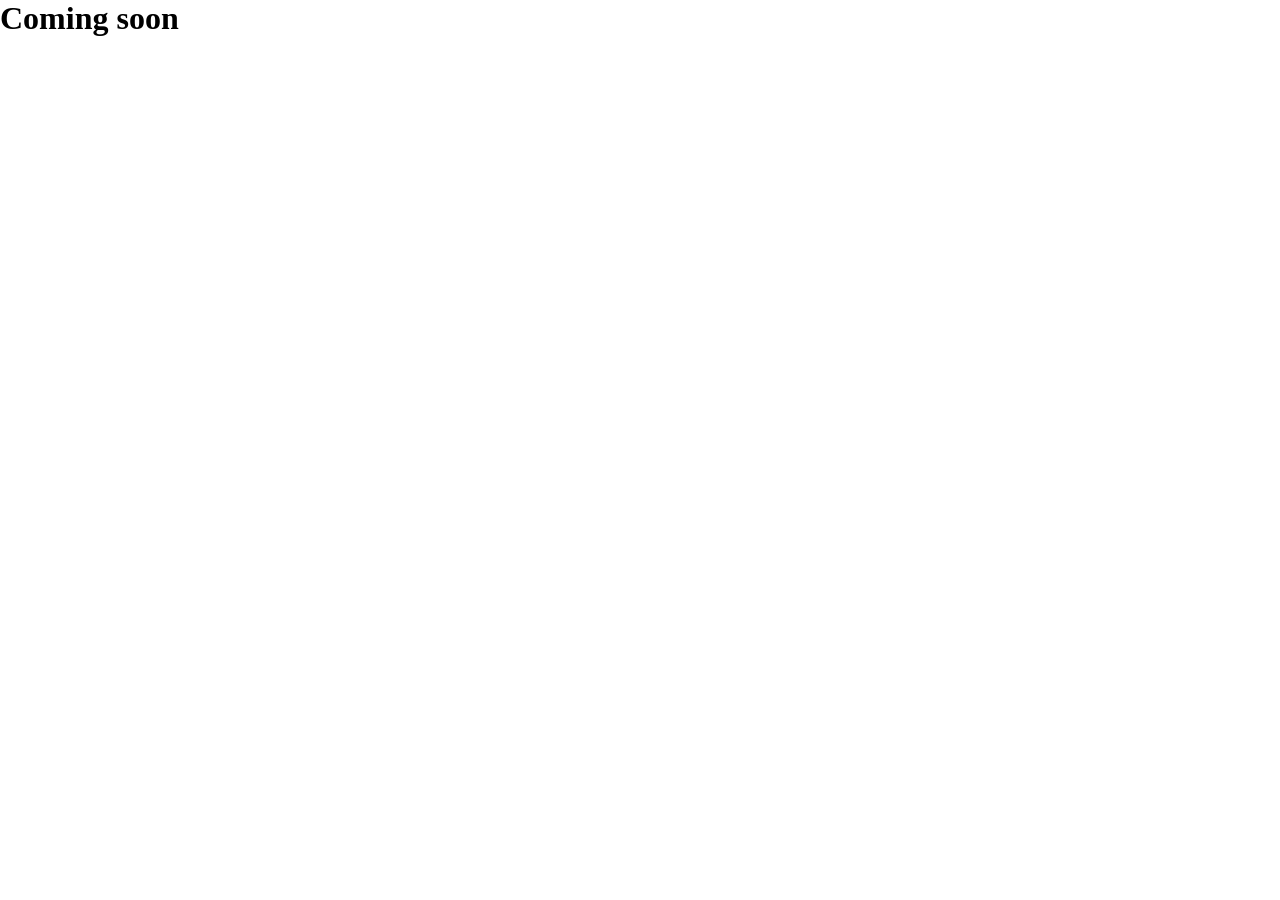
==== commit 34d10528: "Reset v0.1" ====
--- a/index.html
+++ b/index.html
@@ -21,190 +21,17 @@
   <link
     href="https://fonts.googleapis.com/css2?family=Montserrat:wght@400;600;700;800&family=Nunito+Sans:opsz,wght@6..12,200;6..12,700;6..12,800&display=swap"
     rel="stylesheet">
-  <link rel="stylesheet" href="./css/glass.css">
   <link rel="stylesheet" href="./css/style.css">
   <script src="./js/main.js" defer></script>
-  <script src="./js/glass.js" defer></script>
 </head>
 
 <body>
-
-  <header class="header">
-    <canvas id="particles" aria-hidden="true"></canvas>
+  <div class="hero">
     <div class="container">
-      <div class="header_wrap">
-        <div class="header_logo">
-          <img src="./img/orbit_logo.svg" alt="" width="40" height="40">
-        </div>
-        <p class="header_title">Orbit Studio</p>
-        <a href="#signup" class="header_button c_button">Գրանցվել<span class="hide-sm"> անվճար դասի</span></a>
+      <div class="hero_wrap">
+        <h1>Coming soon</h1>
       </div>
     </div>
-  </header>
-
-  <main>
-    <section class="hero">
-      <div class="container">
-        <div class="hero_wrap">
-          <div class="hero_main">
-            <p class="c_title">Դու ունես</p>
-            <div class="timer" role="timer" aria-label="Մեկնարկին մնացած ժամանակ">
-              <div class="unit">
-                <span id="days">00</span>
-                <small>Օր</small>
-              </div>
-              <div class="separator" aria-hidden="true">:</div>
-              <div class="unit">
-                <span id="hours">00</span>
-                <small>Ժամ</small>
-              </div>
-              <div class="separator" aria-hidden="true">:</div>
-              <div class="unit">
-                <span id="minutes">00</span>
-                <small>Րոպե</small>
-              </div>
-              <div class="separator" aria-hidden="true">:</div>
-              <div class="unit">
-                <span id="seconds">00</span>
-                <small>Վայրկյան</small>
-              </div>
-            </div>
-            <h1 class="c_title c_title--big">WEB <span>INTRO</span></h1>
-            <p class="c_title c_title--sm">կուրսին գրանցվելու համար</p>
-          </div>
-
-          <div class="hero_info">
-            <div class="hero_item">
-              <div class="hero_name">Մեկնարկ</div>
-              <div class="hero_value">Նոյեմբերի 1</div>
-            </div>
-            <div class="hero_item">
-              <div class="hero_name">Տևողություն</div>
-              <div class="hero_value">1 ամիս</div>
-            </div>
-            <div class="hero_item">
-              <div class="hero_name">Տարիք</div>
-              <div class="hero_value">12+</div>
-            </div>
-            <div class="hero_item">
-              <div class="hero_name">Արժեք</div>
-              <div class="hero_del"><del>59900</del><span class="dram">&#1423;</span></div>
-              <div class="hero_value">29900<span class="dram">&#1423;</span></div>
-            </div>
-            <div class="hero_item hero_item--cta">
-              <a href="#signup" class="hero_button c_button">Գրանցվել</a>
-            </div>
-          </div>
-        </div>
-      </div>
-    </section>
-
-    <section class="about">
-      <div class="container">
-        <div class="about_wrap">
-          <h2 class="about_title c_title dark">Ինչ է <span>Orbit</span>-ը?</h2>
-          <p class="about_text">Orbit Studio-ն ժամանակակից կրթական ստուդիա է, որտեղ կարող ես սովորել ՏՏ մասնագիտություններ, լեզուներ և շախմատ։</p>
-        </div>
-      </div>
-    </section>
-
-    <section class="prof">
-      <div class="container">
-        <div class="prof_wrap">
-          <h2 class="prof_title c_title">Ընտրիր <span>քո ուղղությունը</span></h2>
-          <ul class="prof_cards">
-            <li class="prof_card glass">
-              <div class="prof_icon"><img src="./img/icons8-code-50.png" alt="" width="50" height="50" loading="lazy"></div>
-              <div class="prof_card_title">WEB</div>
-            </li>
-            <li class="prof_card glass">
-              <div class="prof_icon"><img src="./img/icons8-windows-10-personalization-50.png" alt="" width="50" height="50" loading="lazy"></div>
-              <div class="prof_card_title">UI/UX</div>
-            </li>
-            <li class="prof_card glass">
-              <div class="prof_icon"><img src="./img/icons8-3d-object-50.png" alt="" width="50" height="50" loading="lazy"></div>
-              <div class="prof_card_title">3D</div>
-            </li>
-            <li class="prof_card glass">
-              <div class="prof_icon"><img src="./img/icons8-marketing-50.png" alt="" width="50" height="50" loading="lazy"></div>
-              <div class="prof_card_title">SMM</div>
-            </li>
-            <li class="prof_card glass">
-              <div class="prof_icon"><img src="./img/icons8-knight-50.png" alt="" width="50" height="50" loading="lazy"></div>
-              <div class="prof_card_title">Chess</div>
-            </li>
-            <li class="prof_card glass">
-              <div class="prof_icon"><img src="./img/icons8-translate-64.png" alt="" width="64" height="64" loading="lazy"></div>
-              <div class="prof_card_title">Languages</div>
-            </li>
-            <li class="prof_card glass">
-              <div class="prof_icon"><img src="./img/icons8-microchip-50.png" alt="" width="50" height="50" loading="lazy"></div>
-              <div class="prof_card_title">Electronics</div>
-            </li>
-            <li class="prof_card glass">
-              <div class="prof_icon"><img src="./img/icons8-graphic-design-48.png" alt="" width="48" height="48" loading="lazy"></div>
-              <div class="prof_card_title">Graphic <br>design</div>
-            </li>
-          </ul>
-        </div>
-      </div>
-    </section>
-
-    <section class="cta" id="signup">
-      <div class="container">
-        <div class="cta_wrap">
-          <hgroup class="cta_left">
-            <h2 class="cta_title c_title">Գրանցվիր</h2>
-            <p class="cta_title c_title"><mark class="cta_mark">Անվճար</mark></p>
-            <p class="cta_title c_title">փորձնական դասին</p>
-          </hgroup>
-          <div class="cta_right">
-            <form class="cta_form" action="https://formspree.io/f/mwlvwpwe" method="post">
-              <label class="visually-hidden" for="signup-phone">Հեռախոսահամար</label>
-              <input class="cta_input" type="tel" name="phone" placeholder="+374XXXXXXXX"
-                id="signup-phone"
-                autocomplete="tel" inputmode="tel" required
-                pattern="\+374[0-9]{8}" title="Մուտքագրեք համարը +374XXXXXXXX ձևաչափով">
-              <button class="cta_button c_button" type="submit">Գրանցվել</button>
-            </form>
-          </div>
-        </div>
-      </div>
-    </section>
-  </main>
-
-  <footer class="footer">
-    <div class="container">
-      <div class="footer_wrap">
-        <p class="footer_copy">&copy; <span data-current-year>2026</span> Orbit Studio</p>
-        <ul class="footer_media">
-          <li class="footer_media_item">
-            <a href="https://www.instagram.com/orbit.studio.am/" aria-label="Instagram" target="_blank" rel="noopener noreferrer">
-              <svg xmlns="http://www.w3.org/2000/svg" viewBox="0 0 448 512" aria-hidden="true"><path fill="currentColor" d="M224.1 141c-63.6 0-114.9 51.3-114.9 114.9s51.3 114.9 114.9 114.9S339 319.5 339 255.9S287.7 141 224.1 141m0 189.6c-41.1 0-74.7-33.5-74.7-74.7s33.5-74.7 74.7-74.7s74.7 33.5 74.7 74.7s-33.6 74.7-74.7 74.7m146.4-194.3c0 14.9-12 26.8-26.8 26.8c-14.9 0-26.8-12-26.8-26.8s12-26.8 26.8-26.8s26.8 12 26.8 26.8m76.1 27.2c-1.7-35.9-9.9-67.7-36.2-93.9c-26.2-26.2-58-34.4-93.9-36.2c-37-2.1-147.9-2.1-184.9 0c-35.8 1.7-67.6 9.9-93.9 36.1s-34.4 58-36.2 93.9c-2.1 37-2.1 147.9 0 184.9c1.7 35.9 9.9 67.7 36.2 93.9s58 34.4 93.9 36.2c37 2.1 147.9 2.1 184.9 0c35.9-1.7 67.7-9.9 93.9-36.2c26.2-26.2 34.4-58 36.2-93.9c2.1-37 2.1-147.8 0-184.8M398.8 388c-7.8 19.6-22.9 34.7-42.6 42.6c-29.5 11.7-99.5 9-132.1 9s-102.7 2.6-132.1-9c-19.6-7.8-34.7-22.9-42.6-42.6c-11.7-29.5-9-99.5-9-132.1s-2.6-102.7 9-132.1c7.8-19.6 22.9-34.7 42.6-42.6c29.5-11.7 99.5-9 132.1-9s102.7-2.6 132.1 9c19.6 7.8 34.7 22.9 42.6 42.6c11.7 29.5 9 99.5 9 132.1s2.7 102.7-9 132.1"/></svg>
-            </a>
-          </li>
-          <li class="footer_media_item">
-            <a href="https://www.facebook.com/profile.php?id=61594542717155&amp;locale=ru_RU" aria-label="Facebook" target="_blank" rel="noopener noreferrer">
-              <svg xmlns="http://www.w3.org/2000/svg" viewBox="0 0 512 512" aria-hidden="true"><path fill="currentColor" d="M512 256C512 114.6 397.4 0 256 0S0 114.6 0 256c0 120 82.7 220.8 194.2 248.5V334.2h-52.8V256h52.8v-33.7c0-87.1 39.4-127.5 125-127.5c16.2 0 44.2 3.2 55.7 6.4V172c-6-.6-16.5-1-29.6-1c-42 0-58.2 15.9-58.2 57.2V256h83.6l-14.4 78.2H287v175.9C413.8 494.8 512 386.9 512 256"/></svg>
-            </a>
-          </li>
-          <li class="footer_media_item">
-            <a href="https://wa.me/37499882002" aria-label="WhatsApp" target="_blank" rel="noopener noreferrer">
-              <svg xmlns="http://www.w3.org/2000/svg" viewBox="0 0 448 512" aria-hidden="true"><path fill="currentColor" d="M380.9 97.1C339 55.1 283.2 32 223.9 32c-122.4 0-222 99.6-222 222c0 39.1 10.2 77.3 29.6 111L0 480l117.7-30.9c32.4 17.7 68.9 27 106.1 27h.1c122.3 0 224.1-99.6 224.1-222c0-59.3-25.2-115-67.1-157m-157 341.6c-33.2 0-65.7-8.9-94-25.7l-6.7-4l-69.8 18.3L72 359.2l-4.4-7c-18.5-29.4-28.2-63.3-28.2-98.2c0-101.7 82.8-184.5 184.6-184.5c49.3 0 95.6 19.2 130.4 54.1s56.2 81.2 56.1 130.5c0 101.8-84.9 184.6-186.6 184.6m101.2-138.2c-5.5-2.8-32.8-16.2-37.9-18c-5.1-1.9-8.8-2.8-12.5 2.8s-14.3 18-17.6 21.8c-3.2 3.7-6.5 4.2-12 1.4c-32.6-16.3-54-29.1-75.5-66c-5.7-9.8 5.7-9.1 16.3-30.3c1.8-3.7.9-6.9-.5-9.7s-12.5-30.1-17.1-41.2c-4.5-10.8-9.1-9.3-12.5-9.5c-3.2-.2-6.9-.2-10.6-.2s-9.7 1.4-14.8 6.9c-5.1 5.6-19.4 19-19.4 46.3s19.9 53.7 22.6 57.4c2.8 3.7 39.1 59.7 94.8 83.8c35.2 15.2 49 16.5 66.6 13.9c10.7-1.6 32.8-13.4 37.4-26.4s4.6-24.1 3.2-26.4c-1.3-2.5-5-3.9-10.5-6.6"/></svg>
-            </a>
-          </li>
-          <li class="footer_media_item">
-            <a href="https://t.me/orbit_studio_am" aria-label="Telegram" target="_blank" rel="noopener noreferrer">
-              <svg xmlns="http://www.w3.org/2000/svg" viewBox="0 0 496 512" aria-hidden="true"><path fill="currentColor" d="M248 8C111.033 8 0 119.033 0 256s111.033 248 248 248s248-111.033 248-248S384.967 8 248 8m114.952 168.66c-3.732 39.215-19.881 134.378-28.1 178.3c-3.476 18.584-10.322 24.816-16.948 25.425c-14.4 1.326-25.338-9.517-39.287-18.661c-21.827-14.308-34.158-23.215-55.346-37.177c-24.485-16.135-8.612-25 5.342-39.5c3.652-3.793 67.107-61.51 68.335-66.746c.153-.655.3-3.1-1.154-4.384s-3.59-.849-5.135-.5q-3.283.746-104.608 69.142q-14.845 10.194-26.894 9.934c-8.855-.191-25.888-5.006-38.551-9.123c-15.531-5.048-27.875-7.717-26.8-16.291q.84-6.7 18.45-13.7q108.446-47.248 144.628-62.3c68.872-28.647 83.183-33.623 92.511-33.789c2.052-.034 6.639.474 9.61 2.885a10.45 10.45 0 0 1 3.53 6.716a43.8 43.8 0 0 1 .417 9.769"/></svg>
-            </a>
-          </li>
-        </ul>
-        <address class="footer_contacts">
-          <a class="footer_item" href="tel:+37499882002">+37499882002</a>
-          <a class="footer_item" href="mailto:orbit.studio.am@gmail.com">orbit.studio.am@gmail.com</a>
-        </address>
-      </div>
-    </div>
-  </footer>
+  </div>
 </body>
 </html>
--- a/css/style.css
+++ b/css/style.css
@@ -1,9 +1,3 @@
-/* ==========================================================================
-   Orbit Studio — style.css
-   Mobile-first-ish: базовые стили = «конечное» состояние без scroll-анимаций.
-   Scroll-driven анимации включаются только там, где браузер их умеет
-   и пользователь не просил reduced motion (см. блок @supports ниже).
-   ========================================================================== */
 
 :root {
     /* Colors */
@@ -25,12 +19,15 @@
     --font-main: "Montserrat", sans-serif;
     --font-sec: "Nunito Sans", sans-serif;
     /* Font Sizes */
-    --font-size-3: 12px;
-    --font-size-4: 14px;
-    --font-size-5: 16px;
-    --font-size-6: 18px;
-    --font-size-10: 36px;
-    --font-size-12: 48px;
+    --font-size-1: 10px;
+    --font-size-2: 12px;
+    --font-size-3: 14px;
+    --font-size-4: 16px;
+    --font-size-5: 18px;
+    --font-size-6: 24px;
+    --font-size-7: 36px;
+    --font-size-8: 48px;
+    --font-size-9: 64px;
     /* Radiuses */
     --r-1: 4px;
     --r-2: 8px;
@@ -38,32 +35,14 @@
     --r-4: 16px;
     --r-5: 24px;
     --r-6: 36px;
+    --r-7: 64px;
     --r-full: 9999px;
 
-    /* Layout */
-    --header-h: 80px;
-    --logo-h: 40px;
-    --title-end: 24px;
-    --title-left: 60px;
-    --title-start: clamp(28px, 8.5vw, 100px);
-    --section-py: clamp(48px, 8vw, 100px);
-    --info-pad: clamp(20px, 4vw, 72px);
-
-    /* Картинки (вынесены сюда, чтобы легко заменить на свои файлы) */
-    --hero-img: url(https://encrypted-tbn0.gstatic.com/images?q=tbn:ANd9GcQeRuGNMZF6EduUJNLV6CBNpNW1lLc2Ld8TtgfpWCJjEiuCyYTHSbBfOTA&s=10);
-    --prof-img: url(https://t4.ftcdn.net/jpg/06/39/79/05/360_F_639790579_qFh9Xe2xyqLbIH8MqbDImDuqrsUwQ9qm.jpg);
+    /* Transitions */
+    --fast: 0.3s;
+    --normal: 0.5s;
+    --slow: 0.8s;
 }
-
-@media (max-width: 767px) {
-    :root {
-        --header-h: 64px;
-        --logo-h: 30px;
-        --title-end: 16px;
-        --title-left: 44px;
-    }
-}
-
-/* ---------- Reset ---------- */
 
 *,
 *::after,
@@ -73,909 +52,3 @@
     padding: 0;
 }
 
-html {
-    -webkit-text-size-adjust: 100%;
-    text-size-adjust: 100%;
-    scroll-padding-top: var(--header-h);
-}
-
-@media (prefers-reduced-motion: no-preference) {
-    html {
-        scroll-behavior: smooth;
-    }
-}
-
-body {
-    min-height: 100vh;
-    min-height: 100svh;
-    font-family: var(--font-main);
-    color: var(--color-gray-1);
-    overflow-x: clip;
-}
-
-img,
-svg {
-    display: block;
-    max-width: 100%;
-}
-
-a {
-    display: block;
-    text-decoration: none;
-    color: inherit;
-}
-
-ul,
-ol {
-    list-style: none;
-}
-
-button {
-    display: block;
-    background: none;
-    border: 1px solid #000;
-    color: inherit;
-    font-family: inherit;
-    cursor: pointer;
-}
-
-input,
-textarea {
-    background: none;
-    color: inherit;
-    font-family: inherit;
-}
-
-h1,
-h2,
-h3,
-h4,
-h5,
-h6 {
-    font-weight: normal;
-    font-size: 1rem;
-}
-
-section {
-    padding: var(--section-py) 0;
-}
-
-p {
-    line-height: 1.6;
-}
-
-mark {
-    background: var(--color-accent);
-    padding: 0 0.5em;
-}
-
-:focus-visible {
-    outline: 3px solid var(--color-accent);
-    outline-offset: 3px;
-}
-
-.container {
-    width: 90%;
-    margin: 0 auto;
-    max-width: 1600px;
-}
-
-.visually-hidden {
-    position: absolute;
-    width: 1px;
-    height: 1px;
-    padding: 0;
-    margin: -1px;
-    overflow: hidden;
-    clip: rect(0, 0, 0, 0);
-    white-space: nowrap;
-    border: 0;
-}
-
-/* ---------- Common ---------- */
-
-.c_button {
-    background: var(--color-accent);
-    display: inline-block;
-    color: var(--color-white);
-    padding: 0.6em 1.5em;
-    border: none;
-    font-size: clamp(15px, 4vw, var(--font-size-6));
-    border-radius: var(--r-full);
-    text-align: center;
-    transition: filter 0.3s, transform 0.3s;
-}
-
-@media (hover: hover) {
-    .c_button:hover {
-        filter: brightness(1.1);
-        transform: translateY(-2px);
-    }
-}
-
-.c_title {
-    font-size: clamp(26px, 5vw, var(--font-size-12));
-    font-weight: 700;
-    font-family: var(--font-sec);
-    text-transform: uppercase;
-    line-height: 1.15;
-}
-
-.c_title.dark {
-    color: var(--color-white);
-}
-
-.c_title > span {
-    color: var(--color-main-2);
-}
-
-.c_title.dark > span {
-    color: var(--color-main-3);
-}
-
-.c_title--sm {
-    font-size: clamp(14px, 3.5vw, 24px);
-}
-
-.c_title--big {
-    font-size: clamp(36px, 11.5vw, 120px);
-    line-height: 1;
-}
-
-@media (min-width: 1024px) {
-    .c_title--big {
-        font-size: clamp(48px, 5.5vw, 120px);
-    }
-}
-
-@media (max-width: 767px) {
-    .hide-sm {
-        display: none;
-    }
-}
-
-/* ---------- Header (базовое состояние = уже «сжатая» шапка) ---------- */
-
-.header {
-    position: sticky;
-    top: 0;
-    z-index: 100;
-    width: 100%;
-    height: var(--header-h);
-    background: #000;
-}
-.header canvas {
-    position: absolute;
-    inset: 0;
-    width: 100%;
-    height: 100%;
-    display: block;
-  }
-
-.header .container,
-.header_wrap {
-    height: 100%;
-}
-
-.header_wrap {
-    position: relative;
-    text-align: center;
-}
-
-.header_logo {
-    position: absolute;
-    left: 0;
-    top: 50%;
-    translate: 0 -50%;
-    height: var(--logo-h);
-}
-
-.header_logo > img {
-    width: auto;
-    height: 100%;
-    object-fit: contain;
-    object-position: center;
-}
-
-.header_title {
-    position: absolute;
-    top: 50%;
-    left: var(--title-left);
-    translate: 0 -50%;
-    font-size: var(--title-end);
-    font-weight: 800;
-    font-family: var(--font-sec);
-    color: var(--color-white);
-    text-transform: uppercase;
-    letter-spacing: 0.05em;
-    line-height: 1;
-    white-space: nowrap;
-}
-
-.header_button {
-    position: absolute;
-    top: 50%;
-    left: 100%;
-    translate: -100% -50%;
-    white-space: nowrap;
-    background: var(--color-main-3);
-    color: var(--color-main-1);
-    font-weight: 700;
-    font-size: clamp(12px, 3.4vw, 16px);
-    padding: 0.55em 1.2em;
-}
-
-/* ---------- Hero (базовое состояние = обычная статичная секция) ---------- */
-
-.hero {
-    padding: 0;
-    background: var(--color-white);
-}
-.hero_wrap {
-    display: grid;
-    grid-template-columns: 1fr 1fr;
-    min-height: calc(100vh - var(--header-h));
-    min-height: calc(100svh - var(--header-h));
-}
-
-.hero_main {
-    display: flex;
-    flex-direction: column;
-    justify-content: center;
-    gap: 16px;
-    background: var(--color-main-4);
-    padding: 48px clamp(16px, 5vw, 100px);
-}
-
-.hero_info {
-    display: flex;
-    flex-direction: column;
-    justify-content: space-evenly;
-    gap: 32px;
-    background: #000;
-    padding: 48px var(--info-pad);
-}
-
-.hero_item {
-    display: flex;
-    flex-direction: column;
-    align-items: flex-start;
-    gap: 0.5em;
-}
-
-.hero_name {
-    text-transform: uppercase;
-    font-size: var(--font-size-3);
-    color: var(--color-main-4);
-    letter-spacing: 2px;
-}
-
-.hero_value {
-    color: var(--color-white);
-    text-transform: uppercase;
-    font-size: clamp(22px, 3vw, var(--font-size-10));
-    font-weight: 200;
-}
-
-.hero_del {
-    color: var(--color-accent);
-}
-
-.dram {
-    font-size: 0.5em;
-    padding: 0 0.2em;
-}
-
-/* Таймер */
-
-.timer {
-    display: flex;
-    align-items: center;
-    justify-content: center;
-    gap: clamp(8px, 1.6vw, 32px);
-    margin: clamp(12px, 3vw, 48px) 0;
-}
-
-.unit {
-    display: flex;
-    flex-direction: column;
-    gap: 8px;
-    min-width: 0;
-}
-
-.unit span {
-    font-size: clamp(30px, 9vw, 64px);
-    font-weight: 300;
-    letter-spacing: -0.04em;
-    font-variant-numeric: tabular-nums;
-    line-height: 1;
-}
-
-@media (min-width: 1024px) {
-    .unit span {
-        font-size: clamp(32px, 3.4vw, 72px);
-    }
-}
-
-.unit small {
-    color: var(--color-main-1);
-    font-size: 10px;
-    font-weight: 600;
-    letter-spacing: 2px;
-    text-transform: uppercase;
-}
-
-.separator {
-    align-self: flex-start;
-    color: var(--color-main-1);
-    font-size: clamp(24px, 5vw, 48px);
-    line-height: 1;
-}
-
-/* Планшет и телефон: колонка */
-@media (max-width: 1199px) {
-    .hero_wrap {
-        grid-template-columns: 1fr;
-        min-height: 0;
-    }
-
-    .hero_info {
-        display: grid;
-        grid-template-columns: 1fr 1fr;
-        gap: 24px 16px;
-        padding: 32px 20px;
-    }
-
-    .hero_item--cta {
-        grid-column: 1 / -1;
-    }
-}
-
-/* ---------- About ---------- */
-
-.about {
-    backdrop-filter: blur(3px);
-    background: #005;
-}
-
-.about_wrap {
-    display: flex;
-    justify-content: center;
-    align-items: center;
-    flex-direction: column;
-    gap: clamp(20px, 4vw, 36px);
-    text-align: center;
-}
-
-.about_text {
-    max-width: 800px;
-    line-height: 2;
-    color: var(--color-main-4);
-    font-size: clamp(15px, 2vw, 18px);
-}
-
-/* ---------- Directions ---------- */
-
-@media (min-width: 1024px) {
-    .prof {
-        background-attachment: fixed;
-    }
-}
-
-.prof_wrap {
-    display: flex;
-    flex-direction: column;
-    justify-content: center;
-    align-items: center;
-    gap: clamp(20px, 4vw, 36px);
-    text-align: center;
-}
-
-.prof_cards {
-    width: 100%;
-    display: grid;
-    grid-template-columns: repeat(2, 1fr);
-    gap: clamp(24px, 4vw, 100px);
-    place-items: center;
-    padding: clamp(24px, 5vw, 100px) 0;
-}
-
-@media (min-width: 900px) {
-    .prof_cards {
-        grid-template-columns: repeat(4, 1fr);
-    }
-}
-
-.prof_card {
-    width: 100%;
-    max-width: 280px;
-    border-radius: var(--r-full);
-    aspect-ratio: 1 / 1;
-    display: flex;
-    justify-content: center;
-    align-items: center;
-    flex-direction: column;
-    gap: clamp(8px, 2vw, 20px);
-    text-align: center;
-    font-size: clamp(14px, 4vw, 24px);
-    font-weight: 800;
-    color: #005;
-    padding: 8px;
-    background: #0ff3;
-}
-
-@media (min-width: 900px) {
-    .prof_card {
-        max-width: 400px;
-        font-size: clamp(16px, 1.8vw, 24px);
-    }
-}
-
-.prof_icon {
-    width: clamp(40px, 8vw, 72px);
-}
-
-.prof_icon img {
-    width: 100%;
-    height: 100%;
-    object-fit: contain;
-    object-position: center;
-}
-
-/* ---------- CTA ---------- */
-
-.cta {
-    background: var(--color-main-4);
-}
-
-.cta_wrap {
-    display: flex;
-    justify-content: space-between;
-    align-items: center;
-    flex-direction: column;
-    gap: clamp(24px, 5vw, 50px);
-}
-
-.cta_left {
-    display: flex;
-    flex-wrap: wrap;
-    justify-content: center;
-    text-align: center;
-    gap: 0 0.4em;
-}
-
-.cta_mark {
-    color: var(--color-white);
-    border-radius: var(--r-full);
-    background: none;
-}
-
-.cta_right {
-    width: 100%;
-}
-
-.cta_form {
-    display: flex;
-    justify-content: center;
-    width: min(100%, 560px);
-    margin-inline: auto;
-}
-
-.cta_input {
-    flex: 1;
-    min-width: 0;
-    border-radius: var(--r-full) 0 0 var(--r-full);
-    border: none;
-    box-shadow: 0 10px 10px #0003;
-    background: var(--color-white);
-    padding: 1em clamp(1em, 3vw, 2em);
-    font-size: var(--font-size-6); /* ≥16px, чтобы iOS не зумил поле */
-}
-
-.cta_button {
-    flex: none;
-    background: var(--color-accent);
-    box-shadow: 0 10px 10px #0003;
-    border-radius: 0 var(--r-full) var(--r-full) 0;
-    padding: 0 clamp(1em, 3vw, 2em);
-}
-
-/* ---------- Footer ---------- */
-
-.footer {
-    background: var(--color-black);
-    padding: 30px 0;
-    color: var(--color-white);
-}
-
-.footer_wrap {
-    display: flex;
-    justify-content: space-between;
-    align-items: center;
-    flex-wrap: wrap;
-    gap: 16px 32px;
-}
-
-.footer_copy {
-    font-size: var(--font-size-4);
-}
-
-.footer_media {
-    display: flex;
-    justify-content: center;
-    align-items: center;
-    gap: 0.25em;
-}
-
-.footer_media_item a {
-    padding: 10px;
-    border-radius: var(--r-full);
-    transition: color 0.2s, background-color 0.2s;
-}
-
-.footer_media_item a:hover {
-    color: var(--color-main-4);
-    background-color: #fff2;
-}
-
-.footer_media_item svg {
-    width: 22px;
-    height: 22px;
-}
-
-.footer_contacts {
-    display: flex;
-    justify-content: center;
-    align-items: center;
-    gap: 1em;
-    font-style: normal;
-    font-size: var(--font-size-4);
-}
-
-@media (max-width: 767px) {
-    .footer_wrap {
-        flex-direction: column;
-        text-align: center;
-    }
-
-    .footer_contacts {
-        flex-direction: column;
-        gap: 0.5em;
-    }
-}
-
-/* ==========================================================================
-   Scroll-driven анимации (только если поддерживаются и нет reduced-motion)
-   Иначе страница остаётся обычной: липкая шапка + статичный hero.
-   ========================================================================== */
-
-@supports (animation-timeline: scroll()) {
-    @media (prefers-reduced-motion: no-preference) {
-
-        body {
-            padding-top: 100vh;
-            padding-top: 100svh;
-        }
-
-        /* --- Header: из полноэкранного в 80px --- */
-        .header {
-            position: fixed;
-            top: 0;
-            left: 0;
-            height: 100vh;
-            height: 100svh;
-            background: #000;
-            animation: header linear both;
-            animation-timeline: scroll(root);
-            animation-range: 0svh 100svh;
-        }
-
-        @keyframes header {
-            from {
-                height: 100svh;
-            }
-            to {
-                height: var(--header-h);
-            }
-        }
-
-        .header_title {
-            animation: title linear both;
-            animation-timeline: scroll(root);
-            animation-range: 0svh 100svh;
-        }
-
-        @keyframes title {
-            from,
-            50% {
-                font-size: var(--title-start);
-                translate: -50% -100%;
-                left: 50%;
-            }
-            to {
-                font-size: var(--title-end);
-                translate: 0 -50%;
-                left: var(--title-left);
-            }
-        }
-
-        .header_logo {
-            animation: logo linear both;
-            animation-timeline: scroll(root);
-            animation-range: 0svh 100svh;
-        }
-
-        @keyframes logo {
-            from,
-            95% {
-                opacity: 0;
-            }
-            to {
-                opacity: 1;
-            }
-        }
-
-        .header_button {
-            animation: button linear both;
-            animation-timeline: scroll(root);
-            animation-range: 0svh 100svh;
-        }
-
-        @keyframes button {
-            from,
-            50% {
-                top: 60%;
-                left: 50%;
-                translate: -50% -50%;
-            }
-            to {
-                top: 50%;
-                left: 100%;
-                translate: -100% -50%;
-            }
-        }
-
-        /* --- Hero: sticky-сцена на 900svh --- */
-        .hero {
-            height: 900vh;
-            height: 900svh;
-        }
-
-        .hero .container,
-        .hero_wrap {
-            height: 100%;
-        }
-
-        .hero_wrap {
-            --hero-main-h: 46svh;
-            display: flex;
-            justify-content: space-between;
-            position: relative;
-            min-height: 0;
-        }
-
-        .hero_main {
-            flex: 1 1 0;
-            min-width: 0;
-            align-self: flex-start;
-            position: sticky;
-            top: var(--header-h);
-            height: calc(100vh - var(--header-h));
-            height: calc(100svh - var(--header-h));
-            padding: 0 clamp(16px, 5vw, 100px);
-            opacity: 0;
-            animation: hero linear both;
-            animation-timeline: scroll(root);
-            animation-range: 100svh 200svh;
-        }
-
-        @keyframes hero {
-            from {
-                opacity: 0;
-            }
-            to {
-                opacity: 1;
-            }
-        }
-
-        .hero_info {
-            flex: 0 1 0;
-            min-width: 0;
-            align-self: flex-start;
-            position: sticky;
-            top: var(--header-h);
-            height: calc(100vh - var(--header-h));
-            height: calc(100svh - var(--header-h));
-            padding: 0;
-            overflow: hidden;
-            animation: info linear both;
-            animation-timeline: scroll(root);
-            animation-range: 200svh 300svh;
-        }
-
-        @keyframes info {
-            from {
-                flex-grow: 0;
-                padding: 0;
-            }
-            50% {
-                padding: var(--info-pad);
-            }
-            to {
-                flex-grow: 1;
-                padding: var(--info-pad);
-            }
-        }
-
-        .hero_item {
-            opacity: 0;
-            width: 0;
-            animation-name: show;
-            animation-timing-function: linear;
-            animation-fill-mode: both;
-            animation-timeline: scroll(root);
-        }
-
-        .hero_item:nth-child(1) { animation-range: 300svh 400svh; }
-        .hero_item:nth-child(2) { animation-range: 400svh 500svh; }
-        .hero_item:nth-child(3) { animation-range: 500svh 600svh; }
-        .hero_item:nth-child(4) { animation-range: 600svh 700svh; }
-        .hero_item:nth-child(5) { animation-range: 700svh 800svh; }
-
-        @keyframes show {
-            from {
-                opacity: 0;
-                width: 0;
-            }
-            10% {
-                width: 100%;
-            }
-            to {
-                opacity: 1;
-                width: 100%;
-            }
-        }
-
-        /* Планшет и телефон: main сверху, info снизу, оба липкие */
-        @media (max-width: 1023px) {
-            .hero_wrap {
-                flex-direction: column;
-                justify-content: flex-start;
-            }
-
-            .hero_main {
-                flex: none;
-                width: 100%;
-                height: var(--hero-main-h);
-                gap: 10px;
-            }
-
-            .hero_info {
-                flex: none;
-                width: 100%;
-                top: calc(var(--header-h) + var(--hero-main-h));
-                height: calc(100vh - var(--header-h) - var(--hero-main-h));
-                height: calc(100svh - var(--header-h) - var(--hero-main-h));
-                padding: 16px 20px;
-                align-content: center;
-                animation-name: info-m;
-            }
-
-            .hero_item {
-                width: 100%;
-                animation-name: show-m;
-            }
-
-            @keyframes info-m {
-                from {
-                    opacity: 0;
-                }
-                to {
-                    opacity: 1;
-                }
-            }
-
-            @keyframes show-m {
-                from {
-                    opacity: 0;
-                    translate: 0 16px;
-                }
-                to {
-                    opacity: 1;
-                    translate: 0 0;
-                }
-            }
-
-            .hero_item--cta .c_button {
-                width: 100%;
-            }
-        }
-    }
-}
-
-/* Keep the mobile and tablet layout in normal document flow. */
-@media (max-width: 1199px) {
-    body {
-        padding-top: 0;
-    }
-
-    .header {
-        position: sticky;
-        height: var(--header-h);
-    }
-
-    .header_logo,
-    .header_title,
-    .header_button {
-        animation: none;
-        opacity: 1;
-    }
-
-    .header_title {
-        top: 50%;
-        left: var(--title-left);
-        translate: 0 -50%;
-        font-size: var(--title-end);
-    }
-
-    .header_button {
-        top: 50%;
-        left: 100%;
-        translate: -100% -50%;
-    }
-
-    .hero {
-        height: auto;
-    }
-
-    .hero .container,
-    .hero_wrap {
-        height: auto;
-    }
-
-    .hero_wrap {
-        display: grid;
-        flex-direction: initial;
-    }
-
-    .hero_main,
-    .hero_info {
-        position: static;
-        animation: none;
-        opacity: 1;
-    }
-
-    .hero_main {
-        width: 100%;
-        height: auto;
-    }
-
-    .hero_info {
-        width: 100%;
-    }
-
-    .hero_item {
-        width: auto;
-        animation: none;
-        opacity: 1;
-    }
-}
-
-@media (max-width: 767px) {
-    .cta_form {
-        flex-direction: column;
-        gap: 12px;
-    }
-
-    .cta_input,
-    .cta_button {
-        width: 100%;
-        min-height: 52px;
-        border-radius: var(--r-full);
-    }
-
-    .footer_contacts,
-    .footer_item {
-        overflow-wrap: anywhere;
-    }
-}
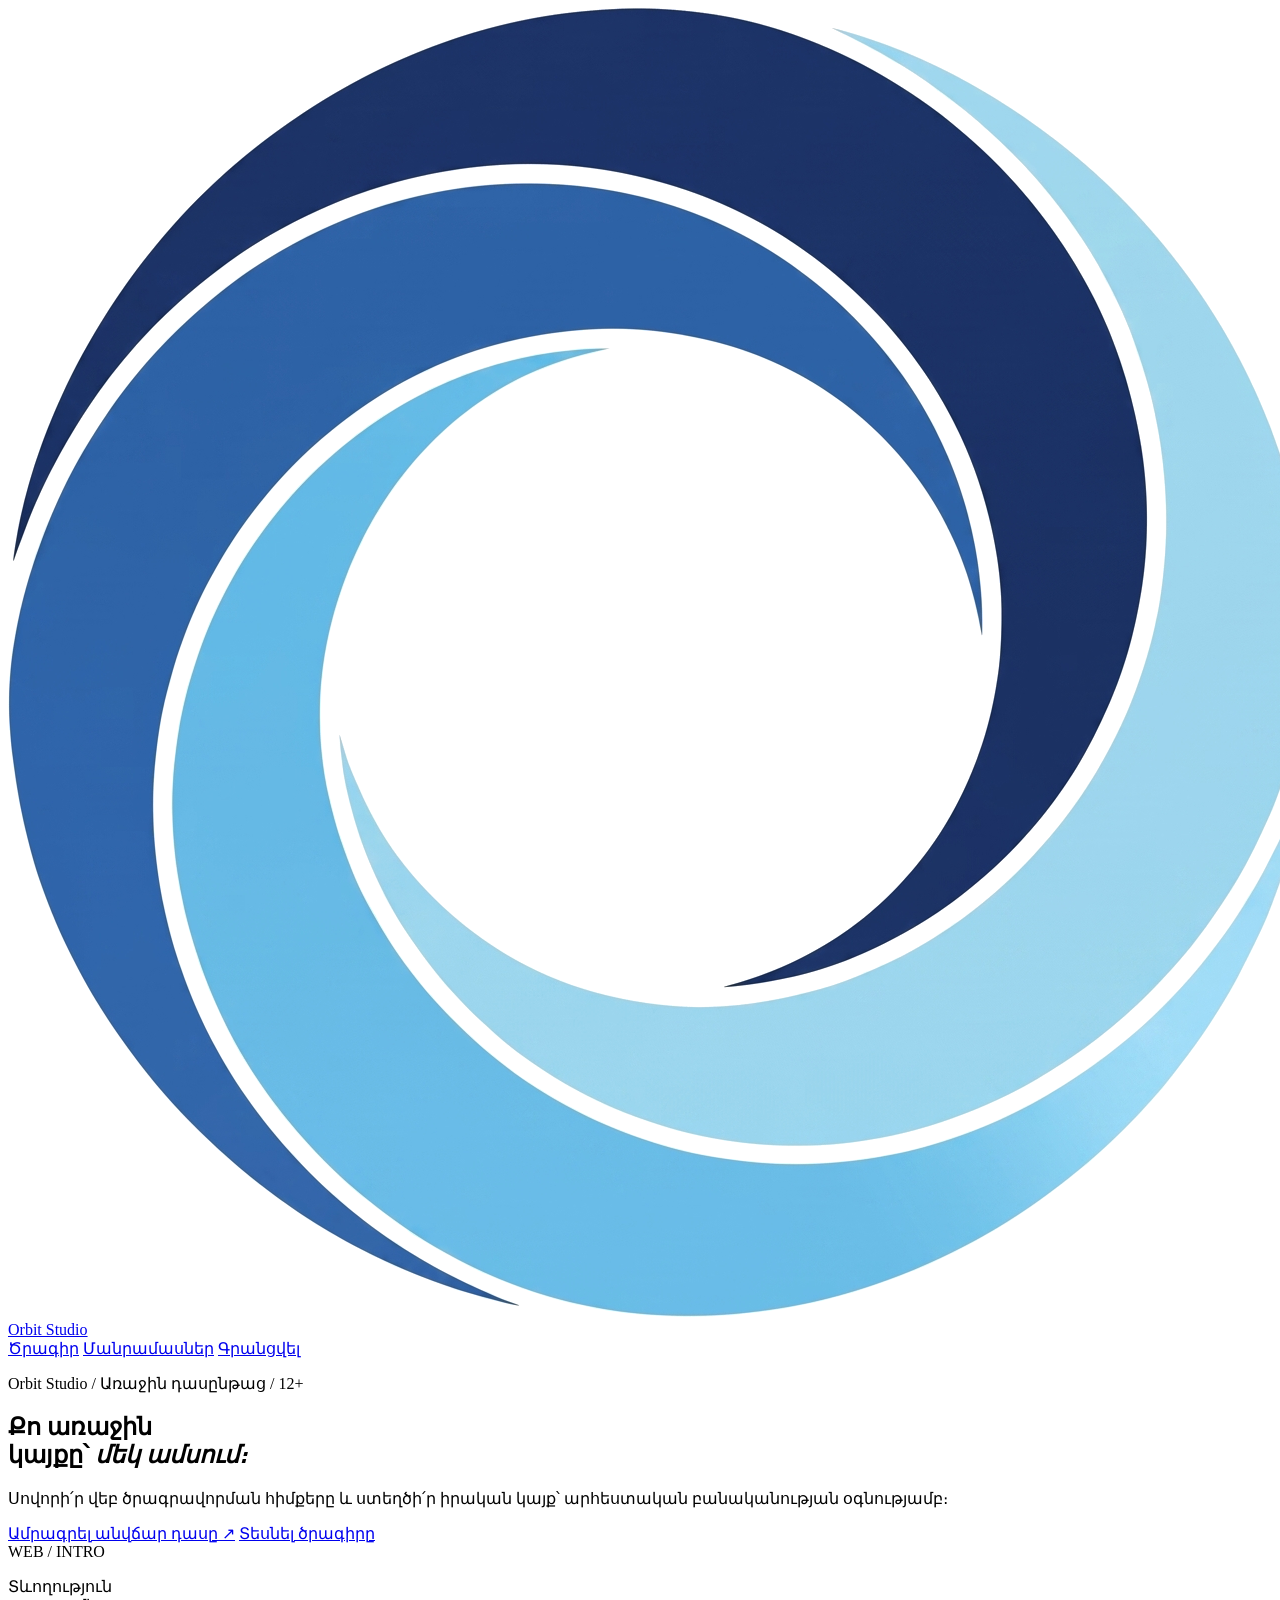
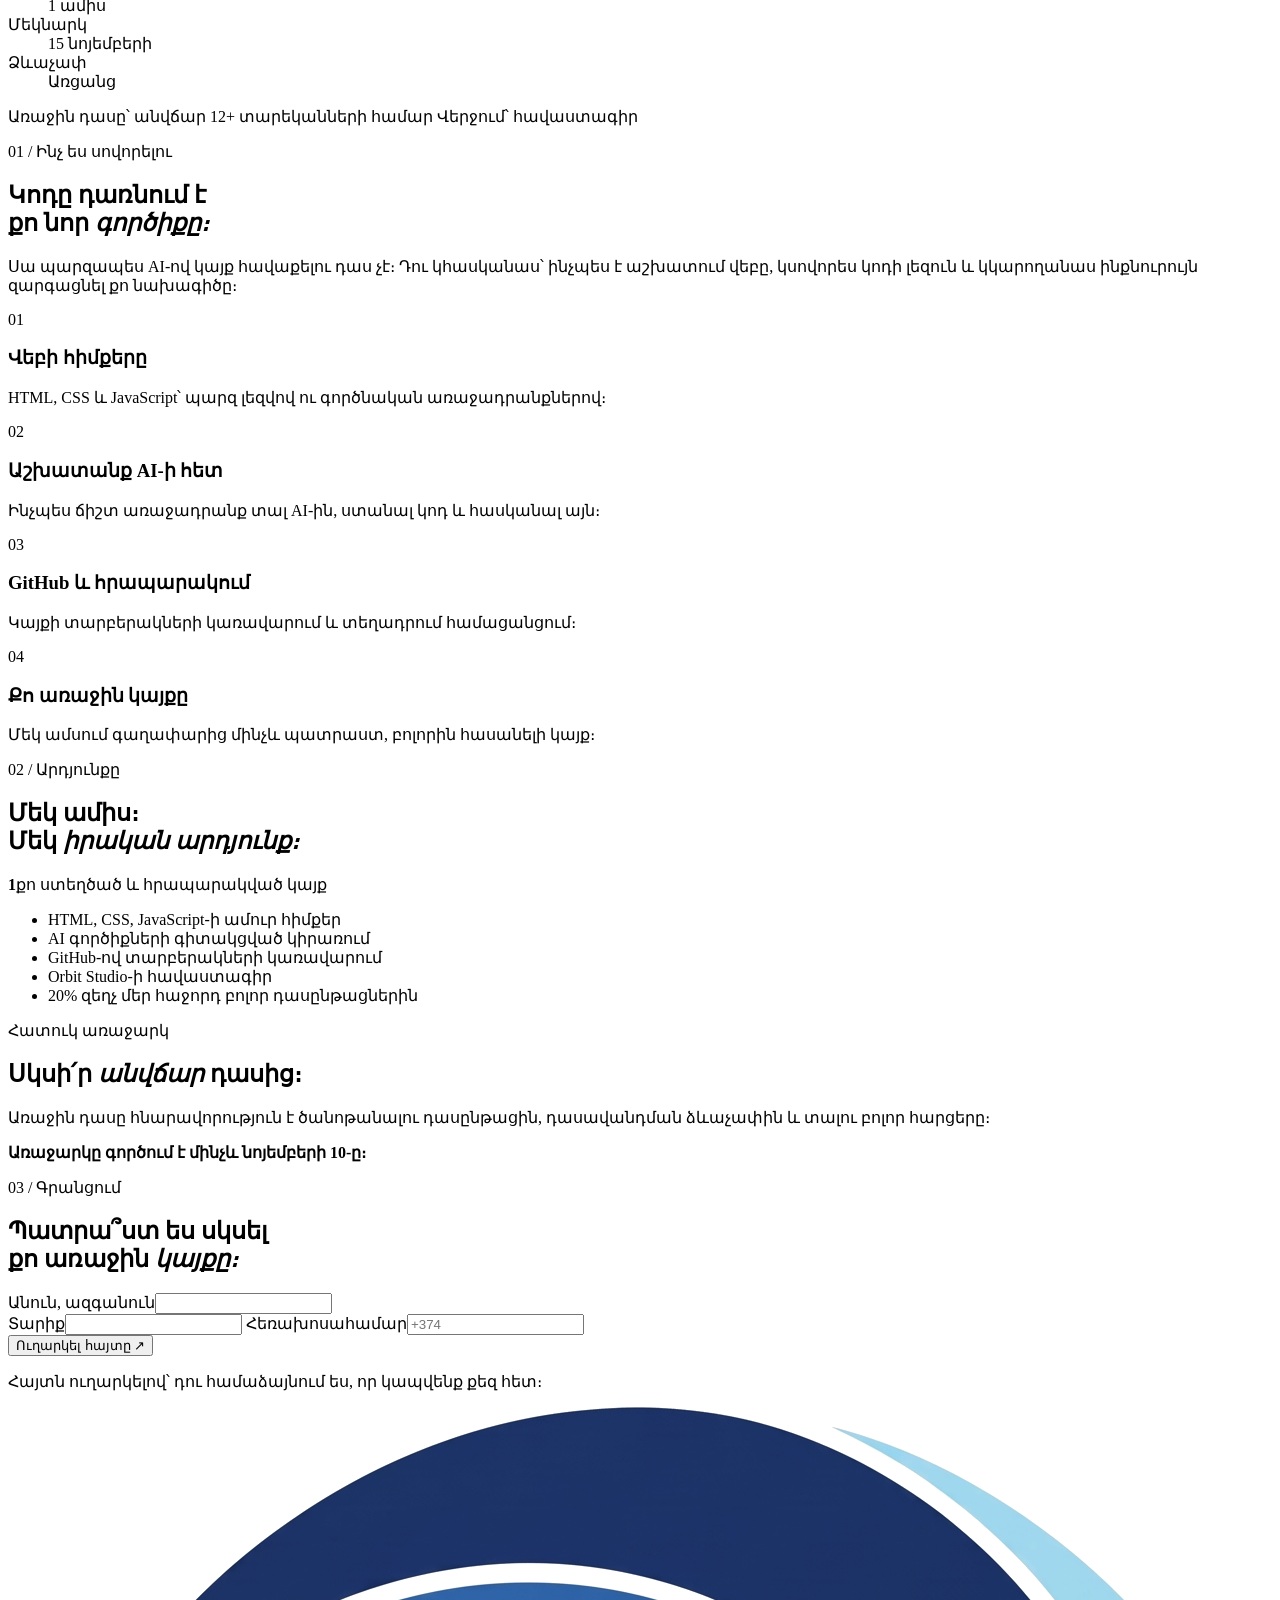
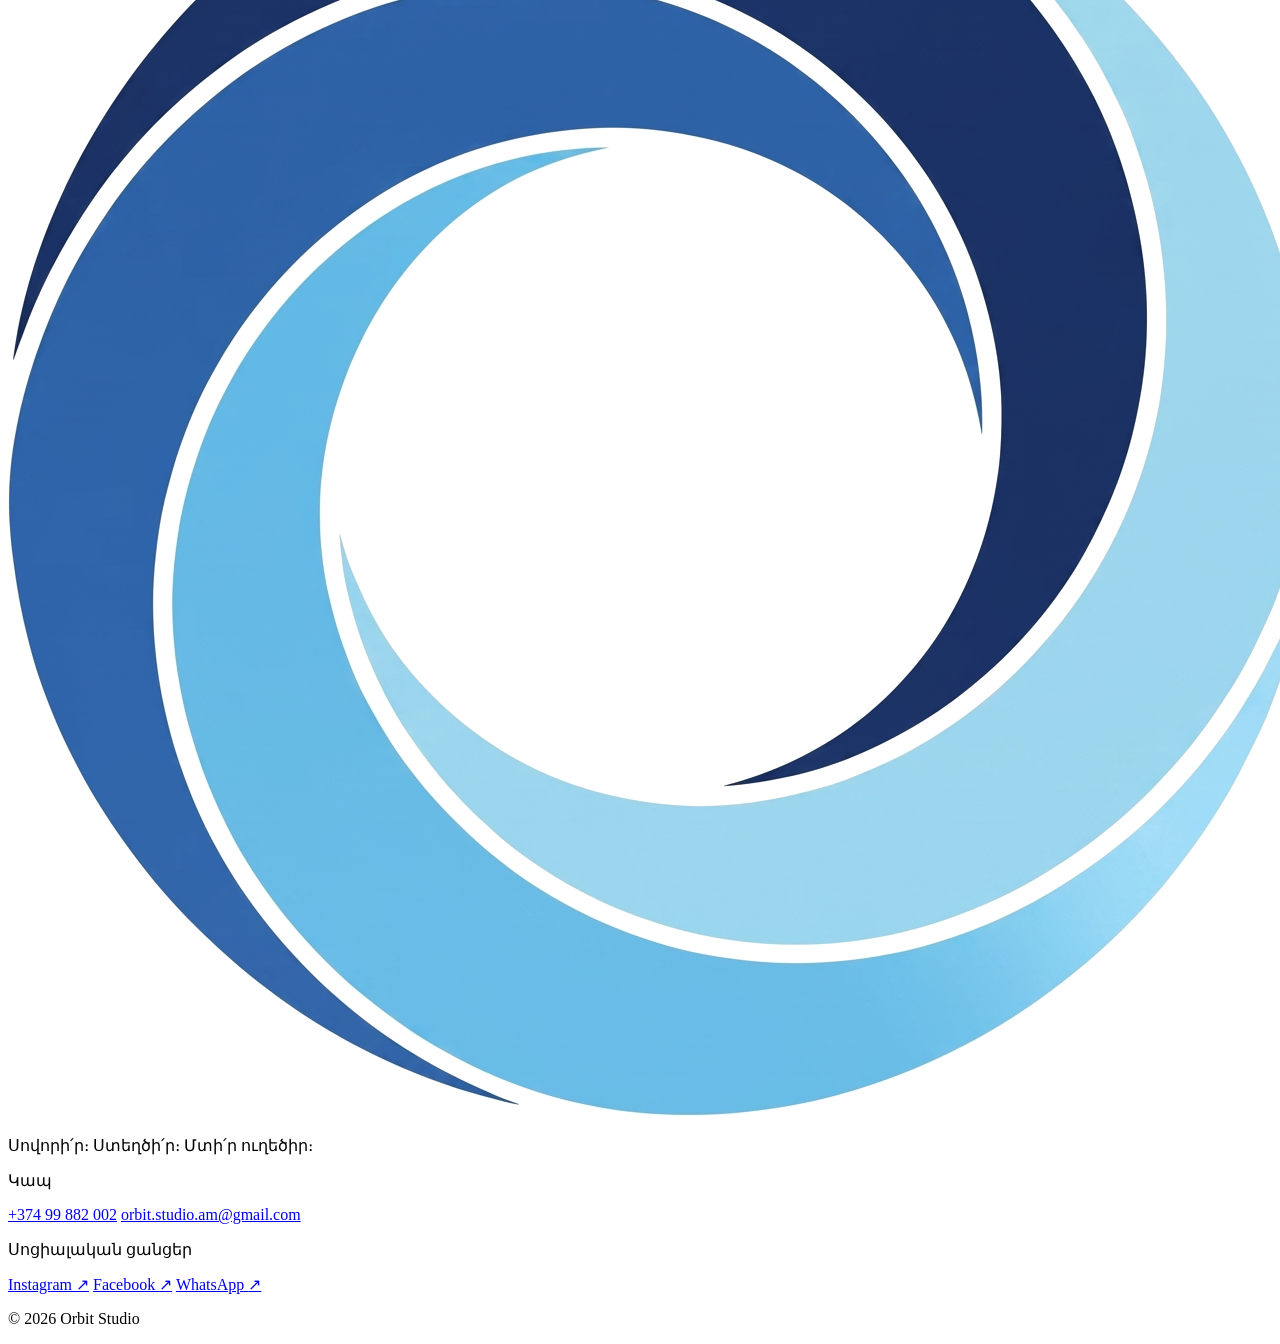
==== commit 1f2e7599: "Replace placeholder with Orbit Studio Web Intro landing page" ====
--- a/index.html
+++ b/index.html
@@ -1,37 +1,133 @@
 <!doctype html>
 <html lang="hy">
-
 <head>
   <meta charset="utf-8">
   <meta name="viewport" content="width=device-width, initial-scale=1">
-  <meta name="description" content="Սովորիր վեբ ծրագրավորում, UI/UX դիզայն, 3D, SMM, գրաֆիկական դիզայն, լեզուներ և շախմատ Orbit Studio-ում։ Գրանցվիր անվճար փորձնական դասի։">
-  <meta name="robots" content="index,follow">
+  <meta name="theme-color" content="#0d1628">
+  <meta name="description" content="Սովորի՛ր վեբ ծրագրավորման հիմքերը և ստեղծի՛ր իրական կայք՝ արհեստական բանականության օգնությամբ։ Orbit Studio Web Intro։">
   <link rel="canonical" href="https://orbit-studio.am/">
   <meta property="og:type" content="website">
   <meta property="og:url" content="https://orbit-studio.am/">
-  <meta property="og:title" content="Orbit Studio — դասընթացներ և անվճար փորձնական դաս">
-  <meta property="og:description" content="Սովորիր վեբ ծրագրավորում, դիզայն, լեզուներ և այլ ուղղություններ Orbit Studio-ում։ Գրանցվիր անվճար փորձնական դասի։">
-  <meta property="og:site_name" content="Orbit Studio">
-  <meta property="og:locale" content="hy_AM">
-  <meta name="twitter:card" content="summary">
-  <meta name="theme-color" content="#000000">
-  <title>Orbit Studio — վեբ ծրագրավորում, դիզայն և այլ դասընթացներ</title>
+  <meta property="og:title" content="Web Intro — Orbit Studio">
+  <meta property="og:description" content="Սովորի՛ր վեբ ծրագրավորման հիմքերը և ստեղծի՛ր իրական կայք՝ արհեստական բանականության օգնությամբ։">
+  <title>Web Intro — Orbit Studio</title>
+  <link rel="icon" href="./favicon.svg" type="image/svg+xml">
   <link rel="preconnect" href="https://fonts.googleapis.com">
   <link rel="preconnect" href="https://fonts.gstatic.com" crossorigin>
-  <link
-    href="https://fonts.googleapis.com/css2?family=Montserrat:wght@400;600;700;800&family=Nunito+Sans:opsz,wght@6..12,200;6..12,700;6..12,800&display=swap"
-    rel="stylesheet">
-  <link rel="stylesheet" href="./css/style.css">
-  <script src="./js/main.js" defer></script>
+  <link href="https://fonts.googleapis.com/css2?family=Noto+Sans+Armenian:wght@400;500;600;700;800&display=swap" rel="stylesheet">
+  <link rel="stylesheet" href="./styles.css">
+  <script src="./script.js" defer></script>
 </head>
-
 <body>
-  <div class="hero">
-    <div class="container">
-      <div class="hero_wrap">
-        <h1>Coming soon</h1>
+  <div class="site-shell">
+    <header class="site-header">
+      <a class="brand" href="#top" aria-label="Orbit Studio — գլխավոր էջ">
+        <img src="./img/orbit_logo.svg" alt="">
+        <span>Orbit Studio</span>
+      </a>
+      <nav aria-label="Հիմնական նավիգացիա">
+        <a href="#program">Ծրագիր</a>
+        <a href="#details">Մանրամասներ</a>
+        <a class="nav-cta" href="#apply">Գրանցվել</a>
+      </nav>
+    </header>
+    <main id="top">
+      <section class="hero" aria-labelledby="hero-title">
+        <div class="hero-copy">
+          <p class="eyebrow">Orbit Studio / Առաջին դասընթաց / 12+</p>
+          <h1 id="hero-title">Քո առաջին<br>կայքը՝ <em>մեկ ամսում։</em></h1>
+          <p class="hero-summary">Սովորի՛ր վեբ ծրագրավորման հիմքերը և ստեղծի՛ր իրական կայք՝ արհեստական բանականության օգնությամբ։</p>
+          <div class="hero-actions">
+            <a class="button button-primary" href="#apply">Ամրագրել անվճար դասը <span aria-hidden="true">↗</span></a>
+            <a class="text-link" href="#program">Տեսնել ծրագիրը</a>
+          </div>
+        </div>
+        <aside class="hero-panel" aria-label="Դասընթացի հիմնական տվյալներ">
+          <div class="panel-mark">WEB / INTRO</div>
+          <div class="panel-orbit" aria-hidden="true"><span></span><span></span><span></span></div>
+          <dl>
+            <div><dt>Տևողություն</dt><dd>1 ամիս</dd></div>
+            <div><dt>Մեկնարկ</dt><dd>15 նոյեմբերի</dd></div>
+            <div><dt>Ձևաչափ</dt><dd>Առցանց</dd></div>
+          </dl>
+        </aside>
+      </section>
+      <section class="ticker" aria-label="Կարևոր տեղեկություն">
+        <span>Առաջին դասը՝ անվճար</span><i></i>
+        <span>12+ տարեկանների համար</span><i></i>
+        <span>Վերջում՝ հավաստագիր</span>
+      </section>
+      <section class="intro section-grid" id="program">
+        <p class="section-label">01 / Ինչ ես սովորելու</p>
+        <div class="section-content">
+          <h2>Կոդը դառնում է<br>քո նոր <em>գործիքը։</em></h2>
+          <p class="lead">Սա պարզապես AI-ով կայք հավաքելու դաս չէ։ Դու կհասկանաս՝ ինչպես է աշխատում վեբը, կսովորես կոդի լեզուն և կկարողանաս ինքնուրույն զարգացնել քո նախագիծը։</p>
+        </div>
+      </section>
+      <section class="curriculum" aria-label="Դասընթացի ծրագիր">
+        <article><span>01</span><h3>Վեբի հիմքերը</h3><p>HTML, CSS և JavaScript՝ պարզ լեզվով ու գործնական առաջադրանքներով։</p></article>
+        <article><span>02</span><h3>Աշխատանք AI-ի հետ</h3><p>Ինչպես ճիշտ առաջադրանք տալ AI-ին, ստանալ կոդ և հասկանալ այն։</p></article>
+        <article><span>03</span><h3>GitHub և հրապարակում</h3><p>Կայքի տարբերակների կառավարում և տեղադրում համացանցում։</p></article>
+        <article><span>04</span><h3>Քո առաջին կայքը</h3><p>Մեկ ամսում գաղափարից մինչև պատրաստ, բոլորին հասանելի կայք։</p></article>
+      </section>
+      <section class="outcome section-grid" id="details">
+        <p class="section-label">02 / Արդյունքը</p>
+        <div class="section-content">
+          <h2>Մեկ ամիս։<br>Մեկ <em>իրական արդյունք։</em></h2>
+          <div class="outcome-grid">
+            <div class="big-stat"><strong>1</strong><span>քո ստեղծած և հրապարակված կայք</span></div>
+            <ul>
+              <li>HTML, CSS, JavaScript-ի ամուր հիմքեր</li>
+              <li>AI գործիքների գիտակցված կիրառում</li>
+              <li>GitHub-ով տարբերակների կառավարում</li>
+              <li>Orbit Studio-ի հավաստագիր</li>
+              <li>20% զեղչ մեր հաջորդ բոլոր դասընթացներին</li>
+            </ul>
+          </div>
+        </div>
+      </section>
+      <section class="offer" aria-label="Հատուկ առաջարկ">
+        <div><p class="eyebrow">Հատուկ առաջարկ</p><h2>Սկսի՛ր <em>անվճար</em> դասից։</h2></div>
+        <div class="offer-note">
+          <p>Առաջին դասը հնարավորություն է ծանոթանալու դասընթացին, դասավանդման ձևաչափին և տալու բոլոր հարցերը։</p>
+          <strong>Առաջարկը գործում է մինչև նոյեմբերի 10-ը։</strong>
+        </div>
+      </section>
+      <section class="apply section-grid" id="apply">
+        <div>
+          <p class="section-label light">03 / Գրանցում</p>
+          <h2>Պատրա՞ստ ես սկսել<br>քո առաջին <em>կայքը։</em></h2>
+        </div>
+        <form id="registration-form" action="https://formspree.io/f/mwlvwpwe" method="POST">
+          <input type="hidden" name="_subject" value="Նոր հայտ — Orbit Studio Web Intro">
+          <label><span>Անուն, ազգանուն</span><input name="name" autocomplete="name" required></label>
+          <div class="form-row">
+            <label><span>Տարիք</span><input name="age" type="number" min="12" inputmode="numeric" required></label>
+            <label><span>Հեռախոսահամար</span><input name="phone" type="tel" autocomplete="tel" placeholder="+374" required></label>
+          </div>
+          <button class="button button-light" type="submit" id="submit-button">Ուղարկել հայտը <span aria-hidden="true">↗</span></button>
+          <p class="form-note" id="form-status" aria-live="polite">Հայտն ուղարկելով՝ դու համաձայնում ես, որ կապվենք քեզ հետ։</p>
+        </form>
+      </section>
+    </main>
+    <footer>
+      <div class="footer-brand">
+        <img src="./img/orbit_logo.svg" alt="Orbit Studio">
+        <p>Սովորի՛ր։ Ստեղծի՛ր։ Մտի՛ր ուղեծիր։</p>
       </div>
-    </div>
+      <div class="footer-contact">
+        <p>Կապ</p>
+        <a href="tel:+37499882002">+374 99 882 002</a>
+        <a href="mailto:orbit.studio.am@gmail.com">orbit.studio.am@gmail.com</a>
+      </div>
+      <div class="footer-social">
+        <p>Սոցիալական ցանցեր</p>
+        <a href="https://www.instagram.com/orbit.studio.am?vrfl=NHZqNXRhY3AzamJw" target="_blank" rel="noopener noreferrer">Instagram <span aria-hidden="true">↗</span></a>
+        <a href="https://www.facebook.com/profile.php?id=61594542717155" target="_blank" rel="noopener noreferrer">Facebook <span aria-hidden="true">↗</span></a>
+        <a href="https://wa.me/37499882002" target="_blank" rel="noopener noreferrer">WhatsApp <span aria-hidden="true">↗</span></a>
+      </div>
+      <p class="copyright">© <span id="current-year">2026</span> Orbit Studio</p>
+    </footer>
   </div>
 </body>
-</html>
+</html>
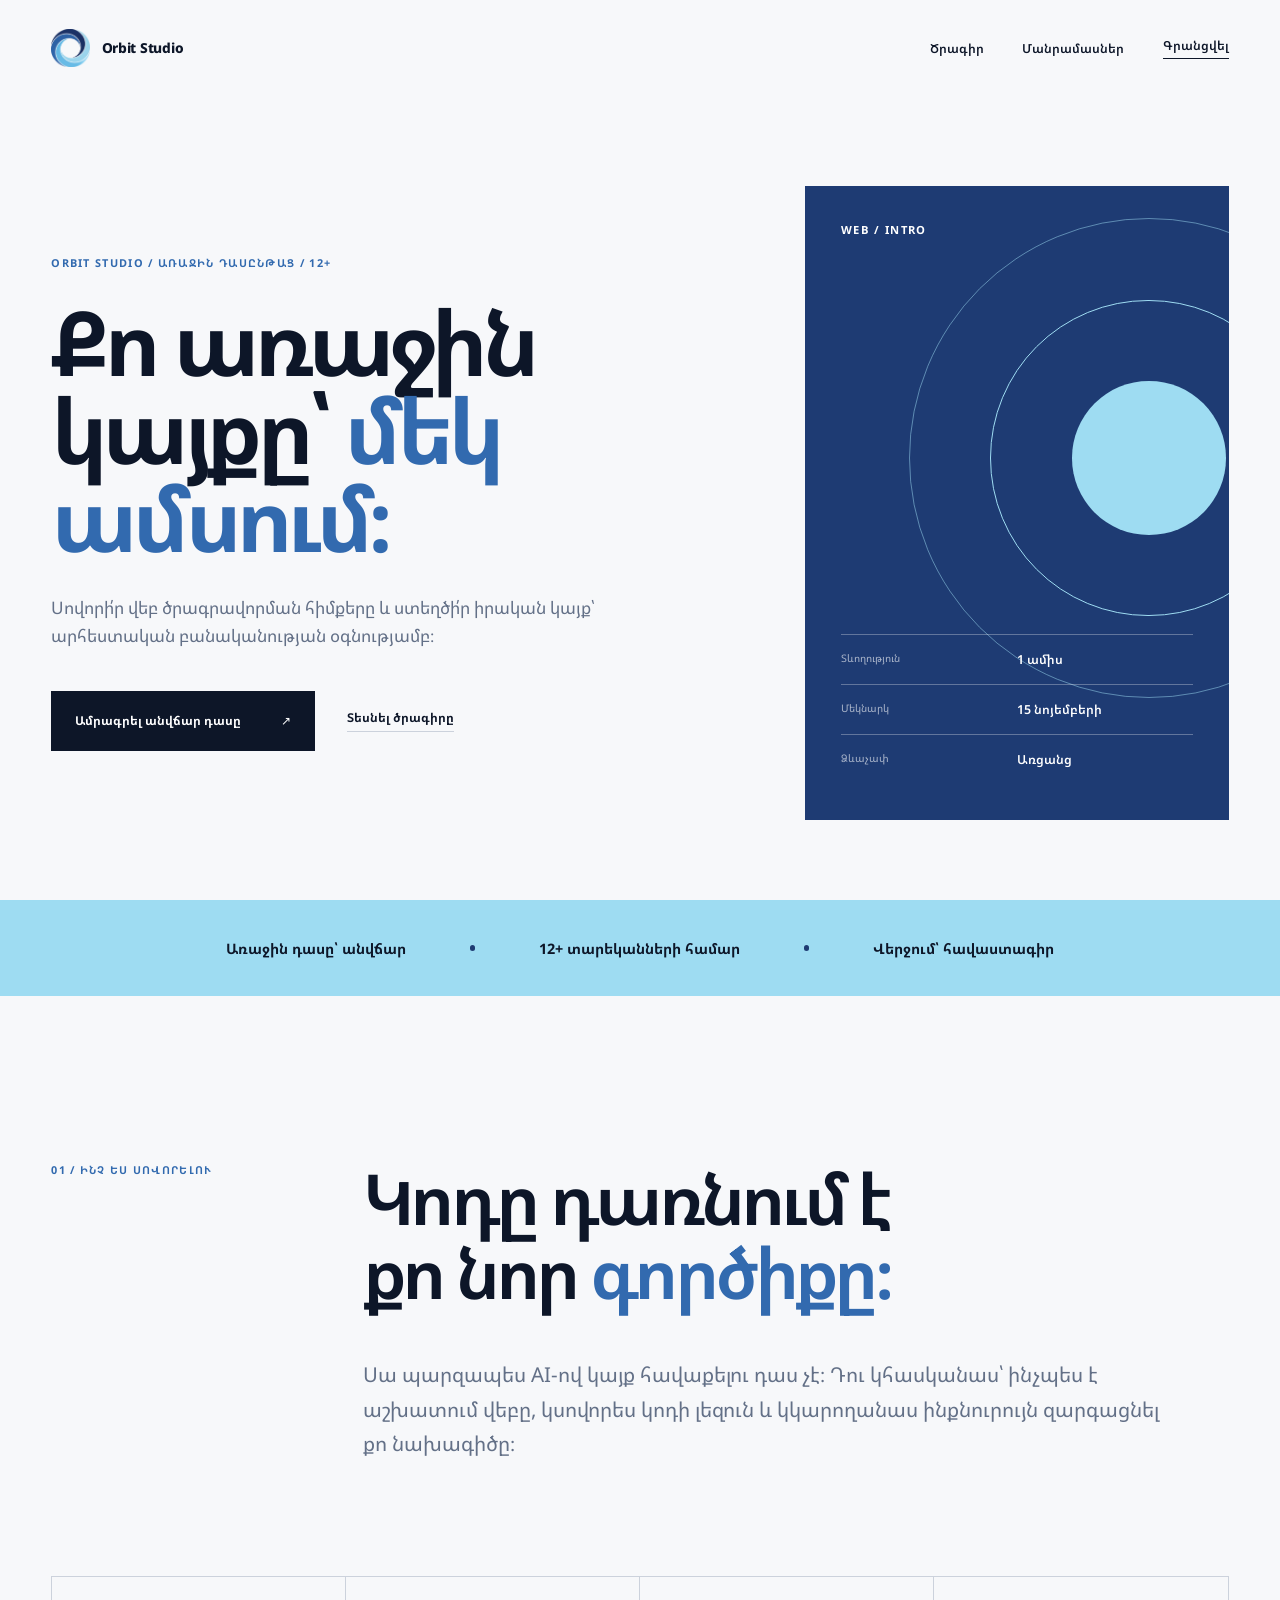
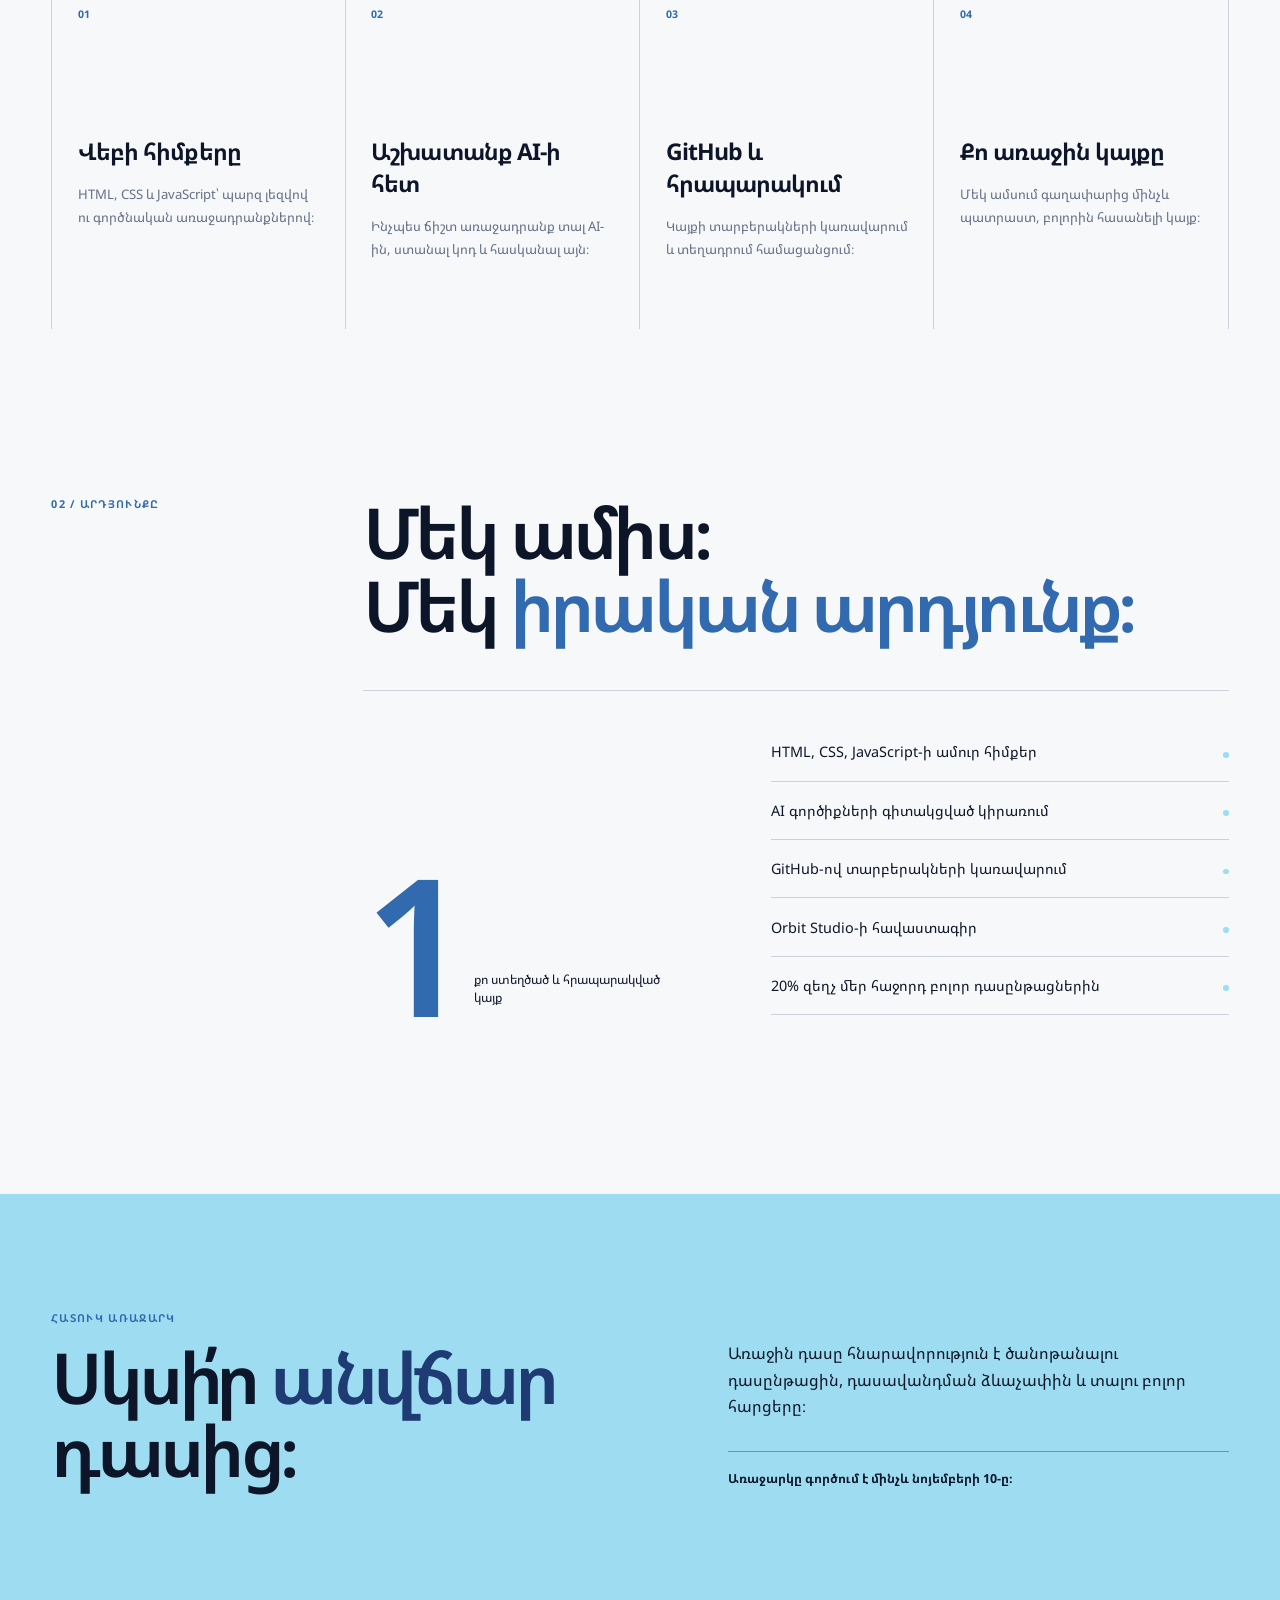
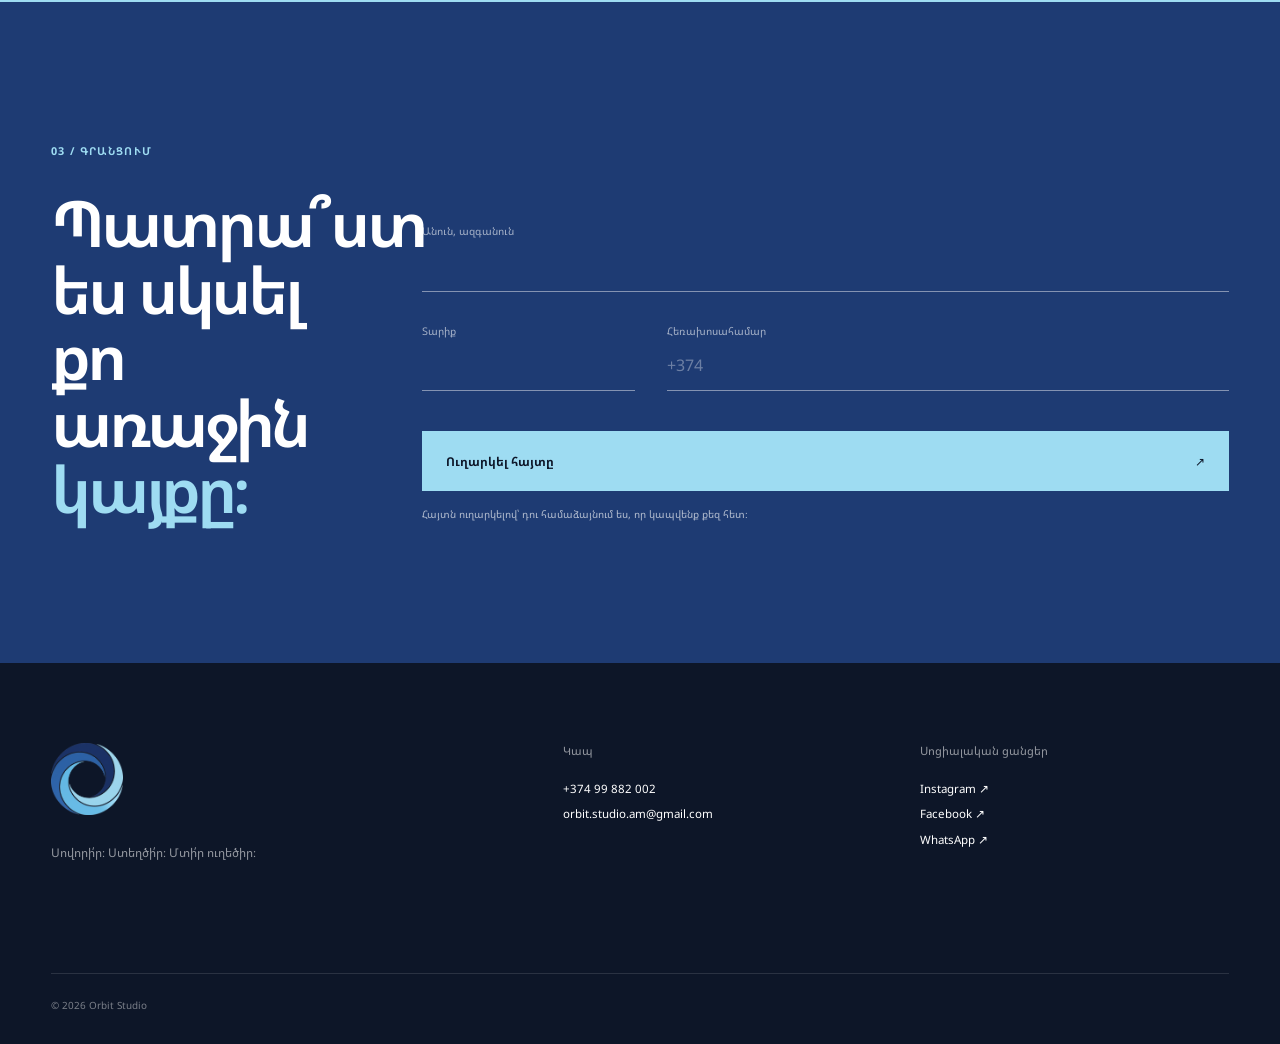
==== commit cf33e6f0: "Add Google Analytics tag" ====
--- a/index.html
+++ b/index.html
@@ -17,6 +17,14 @@
   <link href="https://fonts.googleapis.com/css2?family=Noto+Sans+Armenian:wght@400;500;600;700;800&display=swap" rel="stylesheet">
   <link rel="stylesheet" href="./styles.css">
   <script src="./script.js" defer></script>
+  <!-- Google tag (gtag.js) -->
+  <script async src="https://www.googletagmanager.com/gtag/js?id=G-MDNBMYVHZ5"></script>
+  <script>
+    window.dataLayer = window.dataLayer || [];
+    function gtag(){dataLayer.push(arguments);}
+    gtag('js', new Date());
+    gtag('config', 'G-MDNBMYVHZ5');
+  </script>
 </head>
 <body>
   <div class="site-shell">
--- a/styles.css
+++ b/styles.css
@@ -0,0 +1,6 @@
+@import url("https://fonts.googleapis.com/css2?family=Noto+Sans+Armenian:wght@400;500;600;700;800&display=swap");
+:root{--ink:#0d1628;--paper:#f7f8fa;--white:#fff;--blue:#1e3b73;--blue-bright:#326aaf;--sky:#9edcf2;--line:#ccd2dc;--muted:#637087;--space-page:clamp(1.25rem,4vw,4.5rem);--max-width:92rem}
+*{box-sizing:border-box}html{scroll-behavior:smooth}body{margin:0;min-width:20rem;background:var(--paper);color:var(--ink);font-family:"Noto Sans Armenian",Arial,sans-serif;font-synthesis:none}a{color:inherit;text-decoration:none}button,input{font:inherit}button{cursor:pointer}::selection{background:var(--sky);color:var(--ink)}.site-shell{overflow:hidden}.site-header{position:relative;z-index:10;display:flex;align-items:center;justify-content:space-between;width:min(calc(100% - var(--space-page)*2),var(--max-width));height:6rem;margin:0 auto}.brand{display:inline-flex;align-items:center;gap:.75rem;font-size:.86rem;font-weight:800;letter-spacing:-.02em}.brand img{width:2.4rem;height:2.4rem;object-fit:contain}nav{display:flex;align-items:center;gap:clamp(1rem,3vw,2.75rem);font-size:.78rem;font-weight:600}.nav-cta{border-bottom:1px solid var(--ink);padding-bottom:.25rem}.hero{display:grid;grid-template-columns:minmax(0,1.28fr) minmax(22rem,.72fr);width:min(calc(100% - var(--space-page)*2),var(--max-width));min-height:calc(100svh - 6rem);margin:0 auto;padding:clamp(4rem,10vh,8rem) 0 5rem}.hero-copy{align-self:center;padding-right:clamp(2rem,8vw,8rem)}.eyebrow,.section-label{margin:0;color:var(--blue-bright);font-size:.68rem;font-weight:700;letter-spacing:.12em;text-transform:uppercase}h1,h2,h3,p{margin-top:0}h1,h2{letter-spacing:-.065em}h1{max-width:12ch;margin:1.75rem 0 2rem;font-size:clamp(3.4rem,7vw,7.8rem);font-weight:700;line-height:.98}h1 em,h2 em{color:var(--blue-bright);font-style:normal}.hero-summary{max-width:38rem;margin-bottom:2.5rem;color:var(--muted);font-size:clamp(1rem,1.35vw,1.25rem);line-height:1.65}.hero-actions{display:flex;align-items:center;gap:2rem}.button{display:inline-flex;align-items:center;justify-content:space-between;gap:2.5rem;min-height:3.75rem;border:0;padding:0 1.5rem;font-size:.76rem;font-weight:700;transition:background 180ms ease,color 180ms ease,transform 180ms ease}.button:hover{transform:translateY(-2px)}.button:disabled{cursor:wait;opacity:.7}.button-primary{background:var(--ink);color:var(--white)}.button-primary:hover{background:var(--blue-bright)}.text-link{border-bottom:1px solid var(--line);padding-bottom:.3rem;font-size:.76rem;font-weight:700}.hero-panel{position:relative;display:flex;min-height:36rem;padding:2.25rem;overflow:hidden;background:var(--blue);color:var(--white);flex-direction:column;justify-content:space-between}.panel-mark{position:relative;z-index:2;font-size:.7rem;font-weight:700;letter-spacing:.12em}.panel-orbit{position:absolute;inset:2rem -10rem auto auto;width:30rem;height:30rem}.panel-orbit span{position:absolute;inset:0;border:1px solid rgba(158,220,242,.5);border-radius:50%}.panel-orbit span:nth-child(2){inset:17%;border-color:var(--sky)}.panel-orbit span:nth-child(3){inset:34%;background:var(--sky)}.hero-panel dl{position:relative;z-index:2;margin:0}.hero-panel dl div{display:grid;grid-template-columns:1fr 1fr;border-top:1px solid rgba(255,255,255,.3);padding:1rem 0}.hero-panel dt{color:rgba(255,255,255,.62);font-size:.65rem}.hero-panel dd{margin:0;font-size:.78rem;font-weight:600}.ticker{display:flex;align-items:center;justify-content:center;gap:clamp(1.5rem,5vw,5rem);min-height:6rem;padding:1rem var(--space-page);background:var(--sky);color:var(--ink);font-size:clamp(.72rem,1.2vw,.9rem);font-weight:700}.ticker i{width:.32rem;height:.32rem;border-radius:50%;background:var(--blue)}.section-grid{display:grid;grid-template-columns:minmax(10rem,.36fr) minmax(0,1fr);width:min(calc(100% - var(--space-page)*2),var(--max-width));margin:0 auto}.intro{padding:clamp(7rem,13vw,13rem) 0 clamp(5rem,9vw,9rem)}.section-content h2,.offer h2,.apply h2{margin:0 0 3rem;font-size:clamp(2.8rem,5.5vw,6rem);font-weight:650;line-height:1.04}.lead{max-width:51rem;margin:0;color:var(--muted);font-size:clamp(1.05rem,1.6vw,1.45rem);line-height:1.7}.curriculum{display:grid;grid-template-columns:repeat(4,1fr);width:min(calc(100% - var(--space-page)*2),var(--max-width));margin:0 auto clamp(7rem,13vw,13rem);border-top:1px solid var(--line)}.curriculum article{min-height:22rem;border-right:1px solid var(--line);padding:1.5rem clamp(1rem,2vw,2rem)}.curriculum article:first-child{border-left:1px solid var(--line)}.curriculum article>span{color:var(--blue-bright);font-size:.66rem;font-weight:700}.curriculum h3{margin:7rem 0 1rem;font-size:clamp(1.1rem,1.8vw,1.55rem);letter-spacing:-.04em}.curriculum p{margin:0;color:var(--muted);font-size:.82rem;line-height:1.7}.outcome{padding-bottom:clamp(8rem,14vw,14rem)}.outcome-grid{display:grid;grid-template-columns:.8fr 1.2fr;gap:clamp(3rem,8vw,8rem);padding-top:2rem;border-top:1px solid var(--line)}.big-stat{display:flex;align-items:flex-end;gap:1rem}.big-stat strong{color:var(--blue-bright);font-size:clamp(7rem,15vw,14rem);font-weight:600;line-height:.75;letter-spacing:-.08em}.big-stat span{max-width:12rem;padding-bottom:.5rem;font-size:.78rem;line-height:1.45}.outcome ul{margin:0;padding:0;list-style:none}.outcome li{position:relative;border-bottom:1px solid var(--line);padding:1.2rem 2rem 1.2rem 0;font-size:.9rem}.outcome li:after{position:absolute;top:50%;right:0;width:.35rem;height:.35rem;border-radius:50%;background:var(--sky);content:""}.offer{display:grid;grid-template-columns:1.1fr .9fr;gap:4rem;padding:clamp(5rem,9vw,9rem) max(var(--space-page),calc((100vw - var(--max-width))/2));background:var(--sky)}.offer h2{margin:1rem 0 0}.offer h2 em{color:var(--blue)}.offer-note{align-self:end;max-width:34rem}.offer-note p{margin-bottom:2rem;font-size:1rem;line-height:1.65}.offer-note strong{display:block;border-top:1px solid rgba(13,22,40,.35);padding-top:1.1rem;font-size:.78rem}.apply{gap:5rem;max-width:none;width:100%;padding:clamp(6rem,11vw,11rem) max(var(--space-page),calc((100vw - var(--max-width))/2));background:var(--blue);color:var(--white)}.section-label.light{margin-bottom:2rem;color:var(--sky)}.apply h2{margin:0;font-size:clamp(2.7rem,5vw,5.5rem)}.apply h2 em{color:var(--sky)}form{align-self:end}label{display:block}label>span{display:block;margin-bottom:.6rem;color:rgba(255,255,255,.6);font-size:.66rem}input{width:100%;border:0;border-bottom:1px solid rgba(255,255,255,.45);border-radius:0;outline:0;padding:.4rem 0 .9rem;background:transparent;color:var(--white);font-size:1rem}input:focus{border-color:var(--sky)}input::placeholder{color:rgba(255,255,255,.35)}.form-row{display:grid;grid-template-columns:.38fr 1fr;gap:2rem;margin:2rem 0 2.5rem}.button-light{width:100%;background:var(--sky);color:var(--ink)}.button-light:hover{background:var(--white)}.form-note{margin:1rem 0 0;color:rgba(255,255,255,.65);font-size:.65rem;line-height:1.5}footer{display:grid;grid-template-columns:1.5fr 1fr 1fr;gap:3rem;padding:5rem max(var(--space-page),calc((100vw - var(--max-width))/2)) 2rem;background:var(--ink);color:var(--white)}.footer-brand img{width:4.5rem;height:4.5rem;object-fit:contain}.footer-brand p{margin:1.5rem 0 0;color:rgba(255,255,255,.55);font-size:.75rem}.footer-contact,.footer-social{display:flex;align-items:flex-start;flex-direction:column;gap:.65rem;font-size:.72rem}.footer-contact p,.footer-social p{margin-bottom:.75rem;color:rgba(255,255,255,.55)}.footer-contact a:hover,.footer-social a:hover{color:var(--sky)}.copyright{grid-column:1/-1;margin:4rem 0 0;border-top:1px solid rgba(255,255,255,.12);padding-top:1.5rem;color:rgba(255,255,255,.45);font-size:.62rem}
+@media(max-width:900px){nav a:not(.nav-cta){display:none}.hero{grid-template-columns:1fr;gap:3rem;padding-top:5rem}.hero-copy{padding-right:0}.hero-panel{min-height:28rem}.section-grid,.offer,.apply{grid-template-columns:1fr}.section-label{margin-bottom:2.5rem}.curriculum{grid-template-columns:repeat(2,1fr)}.curriculum article:nth-child(3){border-left:1px solid var(--line)}.offer,.apply{gap:4rem}}
+@media(max-width:600px){.site-header{height:5rem}.hero{min-height:auto;padding-top:3.5rem}h1{font-size:clamp(3rem,14vw,4.6rem)}.hero-actions{align-items:stretch;flex-direction:column;gap:1.25rem}.text-link{align-self:flex-start}.ticker{align-items:flex-start;flex-direction:column;gap:.8rem;padding-top:1.5rem;padding-bottom:1.5rem}.ticker i{display:none}.section-content h2,.offer h2,.apply h2{font-size:clamp(2.55rem,11vw,4rem)}.curriculum{grid-template-columns:1fr}.curriculum article,.curriculum article:nth-child(3){min-height:auto;border-right:1px solid var(--line);border-left:1px solid var(--line);padding:1.5rem}.curriculum h3{margin-top:4rem}.outcome-grid{grid-template-columns:1fr}.big-stat strong{font-size:9rem}.form-row{grid-template-columns:1fr}footer{grid-template-columns:1fr}.copyright{grid-column:auto}}
+@media(prefers-reduced-motion:reduce){html{scroll-behavior:auto}.button{transition:none}}
